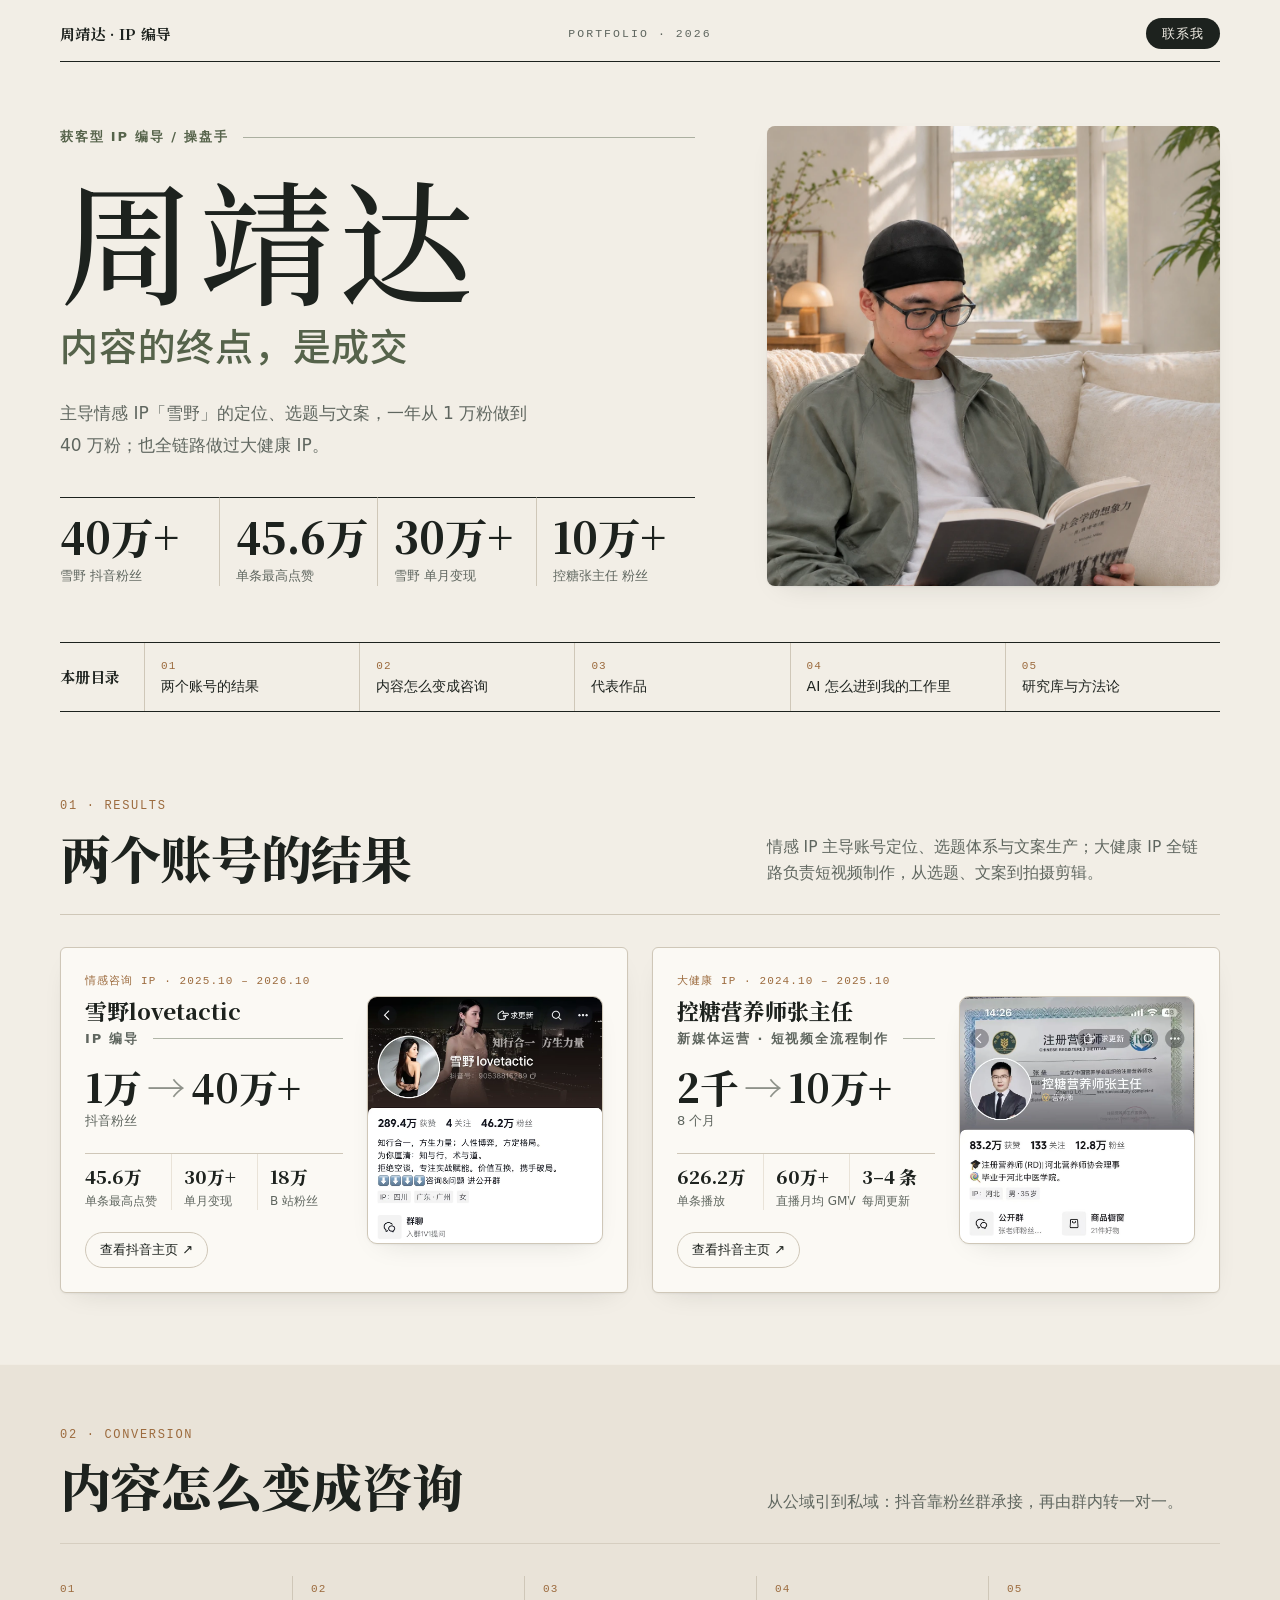
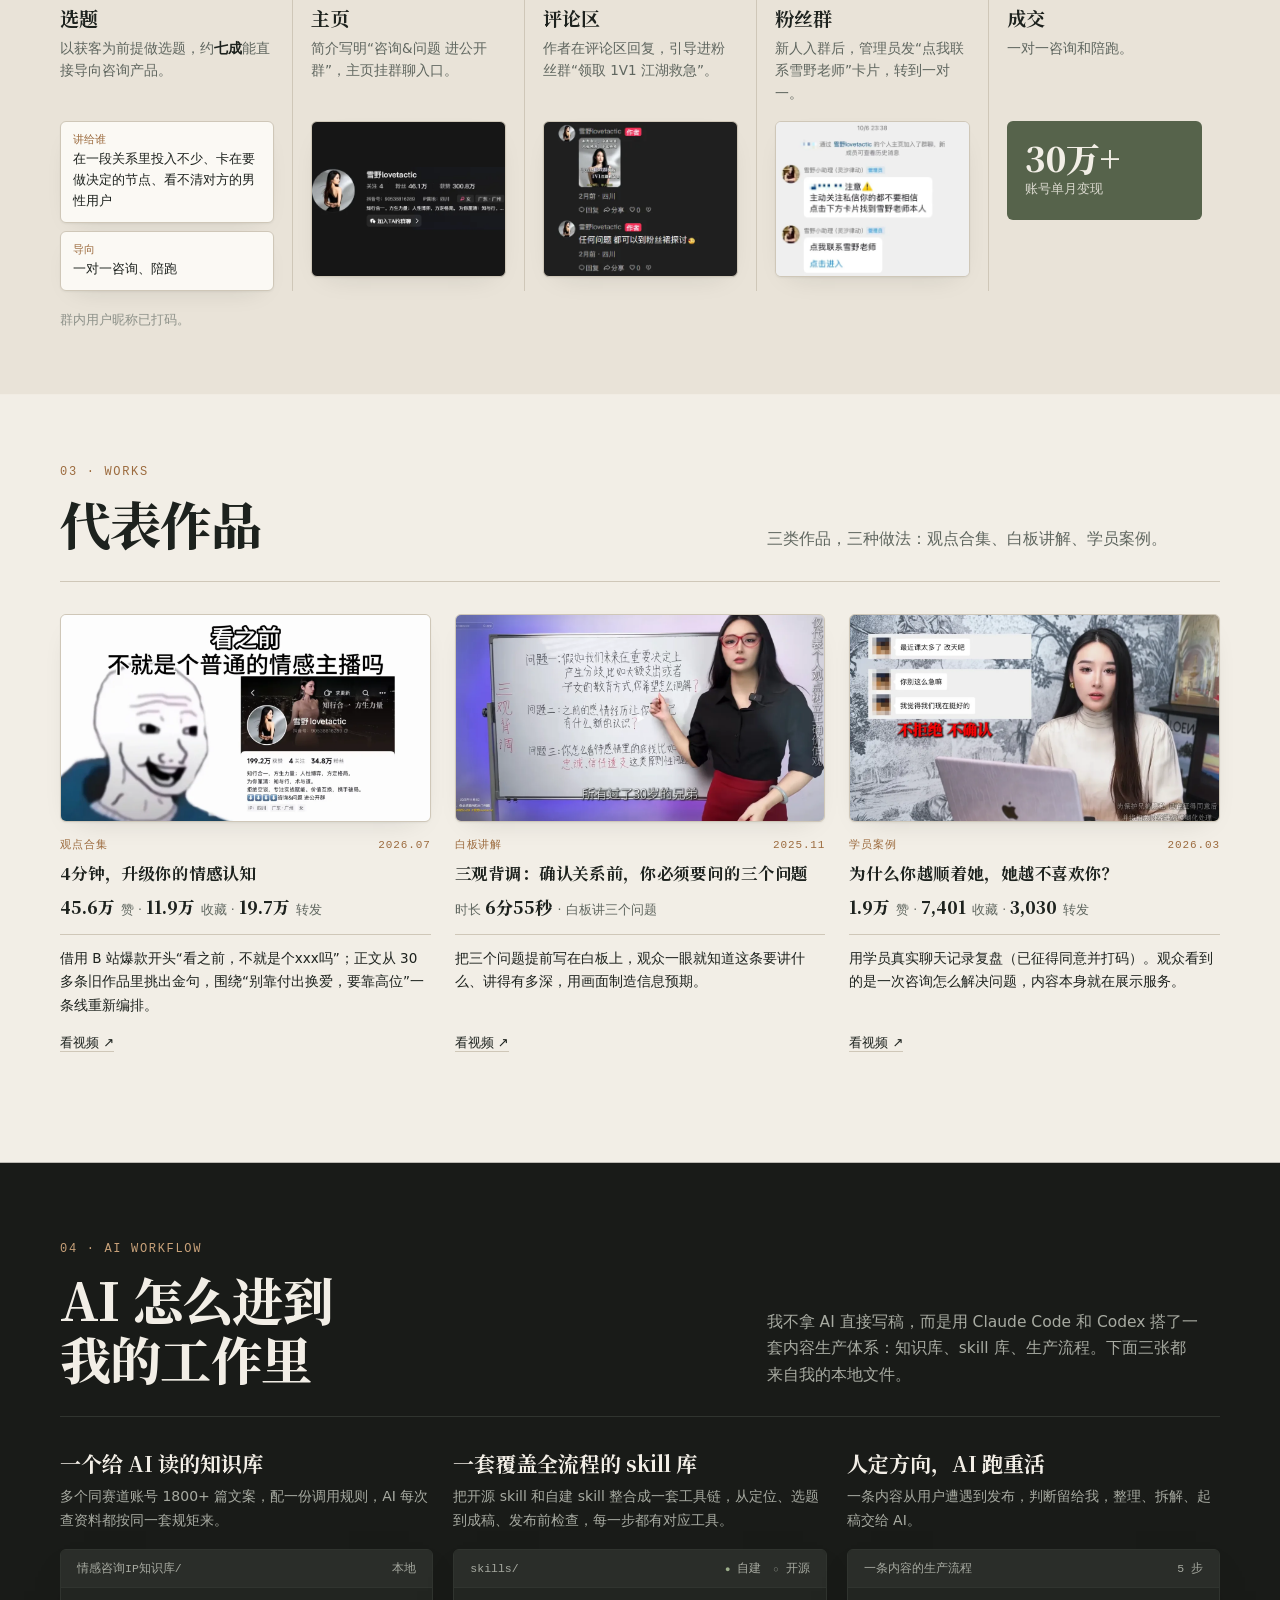
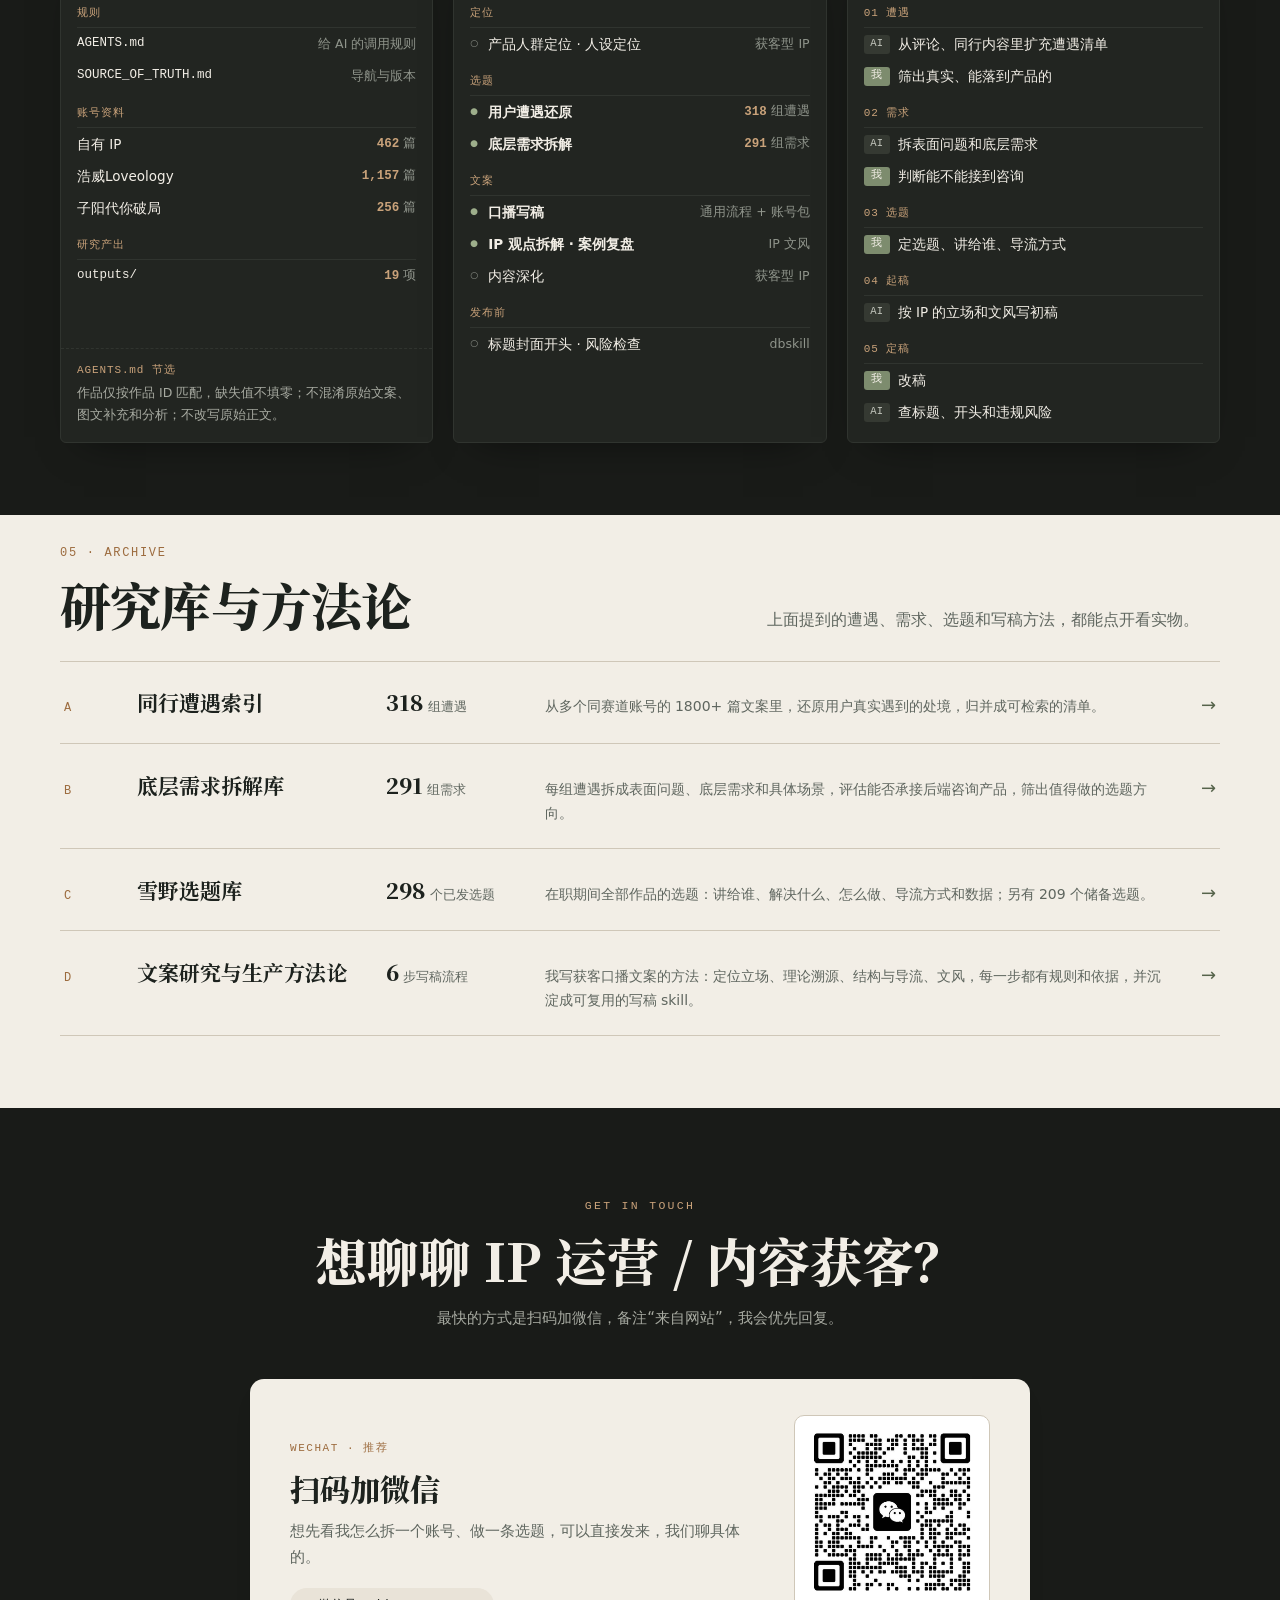
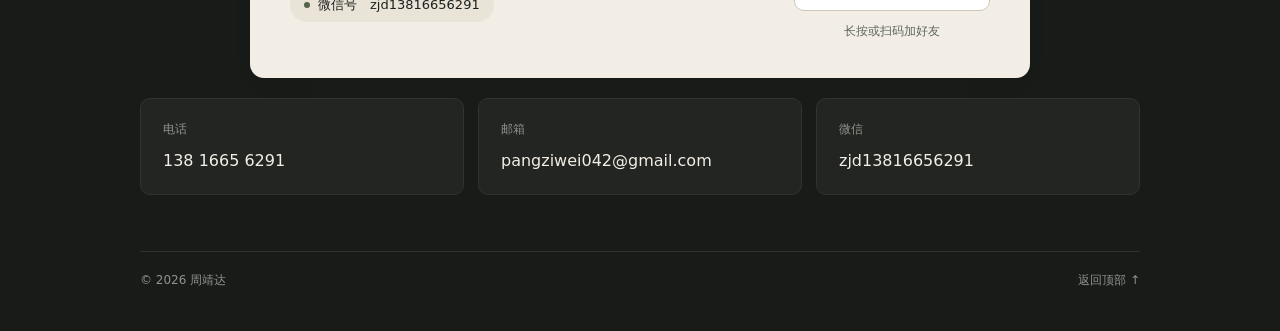
==== index.html @ 81881e83 "Publish portfolio site Co-Authored-By: Claude Opus 5.5 <noreply@anthropic.com>" ====
<!doctype html>
<html lang="zh-CN">
<head>
<meta charset="utf-8">
<meta name="viewport" content="width=device-width,initial-scale=1">
<title>周靖达 · IP 编导 / 操盘手</title>
<meta name="description" content="周靖达，获客型 IP 编导 / 操盘手。情感 IP 雪野lovetactic 抖音粉丝 1 万到 40 万+；大健康 IP 8 个月从 2 千到 10 万。">
<style>
@font-face{font-family:"PF Serif";src:url("assets/fonts/serif-subset.woff2") format("woff2");font-weight:200 900;font-display:swap}
@font-face{font-family:"PF Sans";src:url("assets/fonts/sans-hero.woff2") format("woff2");font-weight:100 900;font-display:swap}
:root{
  --paper:#F2EEE6; --paper-2:#E9E3D8; --ink:#1D221E; --muted:#5F665F; --faint:#8E928A; --rule:#CFC7B8;
  --sage:#56634B; --sage-soft:#DDE2D3; --wood:#9C6B3E;
  --serif:"PF Serif","Noto Serif SC","Source Han Serif SC","Songti SC",serif;
  --sans:"PingFang SC","Microsoft YaHei","Noto Sans SC",system-ui,sans-serif;
  --mono:ui-monospace,"SFMono-Regular",Consolas,monospace;
  color-scheme:light;
}
*{box-sizing:border-box}
html,body{margin:0}
body{background:var(--paper);color:var(--ink);font-family:var(--sans);font-size:15px;line-height:1.7;-webkit-font-smoothing:antialiased}
a{color:inherit}
.page{max-width:1240px;margin:0 auto;padding-inline:16px}
@media (min-width:760px){.page{padding-inline:40px}}

/* 刊头 */
.mast{display:grid;grid-template-columns:1fr auto 1fr;align-items:center;gap:12px;padding-block:18px 12px;border-bottom:1px solid var(--ink);font-size:12.5px;letter-spacing:.06em}
.mast .l{font-family:var(--serif);font-weight:700;font-size:15px;letter-spacing:.02em}
.mast .c{font-family:var(--mono);font-size:11.5px;color:var(--muted);text-transform:uppercase;letter-spacing:.18em}
.mast .r{justify-self:end}
.mast .r .btn{display:inline-block;text-decoration:none;background:var(--ink);color:var(--paper);padding:5px 16px;border-radius:999px;font-size:12.5px;letter-spacing:.08em}
.mast .r .btn:hover{background:var(--sage)}
.sub{display:flex;justify-content:space-between;gap:12px;padding-block:7px;border-bottom:1px solid var(--rule);font-size:12px;color:var(--muted)}

/* 首屏主体 */
.cover{display:grid;grid-template-columns:minmax(0,7fr) minmax(0,5fr);gap:72px;padding-block:64px 56px;align-items:stretch}
.text{display:flex;flex-direction:column;min-width:0}
.role{display:flex;align-items:center;gap:14px;font-size:13px;letter-spacing:.14em;color:var(--sage);font-weight:600}
.role::after{content:"";flex:1;height:1px;background:var(--sage);opacity:.45}
h1{margin:22px 0 0;font-family:var(--serif);font-weight:700;line-height:1;letter-spacing:0}
h1 .name{display:block;font-size:clamp(80px,10.5vw,140px);font-weight:500;letter-spacing:.04em}
h1 .what{display:block;margin-top:18px;font-family:"PF Sans",var(--sans,sans-serif);font-size:clamp(24px,3vw,38px);font-weight:500;letter-spacing:.02em;line-height:1.25;color:var(--sage)}
.nw{display:inline-block}
.deck{margin:28px 0 0;max-width:30em;font-size:17px;line-height:1.85;color:var(--muted)}
.deck b{font-weight:600}

.nums{display:grid;grid-template-columns:repeat(4,minmax(0,1fr));margin-top:auto;padding-top:36px}
.num{padding:16px 16px 0 0;border-top:1px solid var(--ink);min-width:0}
.num + .num{padding-left:16px;border-left:1px solid var(--rule)}
.num b{display:block;font-family:var(--serif);font-weight:800;font-size:clamp(30px,3.4vw,42px);line-height:1.05;font-variant-numeric:tabular-nums;white-space:nowrap}
.num strong{display:block;margin-top:8px;font-size:14px;font-weight:600}
.num span{display:block;margin-top:8px;font-size:13px;line-height:1.5;color:var(--muted)}

/* 照片 */
.photo{margin:0;display:flex;flex-direction:column;min-width:0}
.photo .frame{position:relative;flex:1;min-height:420px;overflow:hidden;border-radius:8px;background:var(--paper-2)}
.photo img{position:absolute;inset:0;width:100%;height:100%;object-fit:cover;object-position:50% 30%}
.photo figcaption{display:flex;justify-content:space-between;gap:12px;padding-top:10px;font-size:12px;color:var(--muted)}
.photo figcaption i{font-style:normal;font-family:var(--serif)}

/* 目录 */
.toc{display:grid;grid-template-columns:auto repeat(5,minmax(0,1fr));border-top:1px solid var(--ink);border-bottom:1px solid var(--ink);margin-bottom:56px}
.toc .h{padding:14px 24px 14px 0;font-family:var(--serif);font-weight:700;font-size:15px;display:flex;align-items:center}
.toc a{padding:14px 16px;border-left:1px solid var(--rule);text-decoration:none;display:grid;gap:2px;min-width:0}
.toc a:hover{background:var(--paper-2)}
.toc .no{font-family:var(--mono);font-size:11px;color:var(--wood);letter-spacing:.1em}
.toc .t{font-size:14px;font-weight:500;line-height:1.4}


@media (max-width:960px){
  .cover{grid-template-columns:1fr;gap:28px;padding-top:24px}
  .photo{order:-1}
  .photo .frame{min-height:0;aspect-ratio:5/4}
  .photo img{object-position:50% 35%}
  .nums{grid-template-columns:repeat(2,minmax(0,1fr));row-gap:22px}
  .num:nth-child(3){padding-left:0;border-left:0}
  .toc{grid-template-columns:repeat(2,minmax(0,1fr))}
  .toc .h{grid-column:1/-1;border-bottom:1px solid var(--rule)}
  .toc a{border-top:1px solid var(--rule)}
  .toc a:nth-of-type(odd){border-left:0;padding-left:0}
}
@media (max-width:520px){
  .mast{grid-template-columns:1fr auto}
  .mast .c{display:none}
  .sub span:last-child{display:none}
  .deck{font-size:16px}
}

/* 板块通用 */
.sec{padding-block:24px 72px;scroll-margin-top:16px}
.sec-h{display:grid;grid-template-columns:minmax(0,7fr) minmax(0,5fr);gap:72px;align-items:end;padding-bottom:28px;border-bottom:1px solid var(--rule);margin-bottom:32px}
.sec-h .no{font-family:var(--mono);font-size:12px;color:var(--wood);letter-spacing:.14em}
.sec-h h2{margin:10px 0 0;font-family:var(--serif);font-weight:800;font-size:clamp(30px,4vw,52px);line-height:1.15;letter-spacing:-.01em}
.sec-h p{margin:0;color:var(--muted);font-size:15.5px;max-width:28em}

/* AI 三栏 */
.ai{display:grid;grid-template-columns:repeat(3,minmax(0,1fr));gap:20px}
.ai-c{display:flex;flex-direction:column;min-width:0}
.ai-c h3{margin:0;font-family:var(--serif);font-weight:700;font-size:21px;line-height:1.35}
.ai-c .say{margin:8px 0 16px;color:var(--muted);font-size:14px;line-height:1.7;min-height:3.4em}
.win{flex:1;background:#FBF9F4;border:1px solid var(--rule);border-radius:6px;overflow:hidden;display:flex;flex-direction:column}
.win .bar{display:flex;justify-content:space-between;align-items:center;gap:8px;height:38px;padding:0 16px;border-bottom:1px solid var(--rule);background:var(--paper-2);font-family:var(--mono);font-size:11.5px;color:var(--muted);white-space:nowrap;overflow:hidden}
.rows{padding:10px 16px 14px;font-size:13.5px}
.rows .th{height:30px;display:flex;align-items:flex-end;padding-bottom:4px;font-family:var(--mono);font-size:11px;letter-spacing:.08em;color:var(--wood);border-bottom:1px solid var(--paper-2)}
.rows .th:not(:first-child){margin-top:6px}
.rows .r{height:32px;display:grid;grid-template-columns:minmax(0,1fr) auto;align-items:center;gap:12px}
.rows .l{display:flex;align-items:center;gap:8px;white-space:nowrap;overflow:hidden;text-overflow:ellipsis;min-width:0}
.rows .m{font-size:12.5px;color:var(--faint);white-space:nowrap}
.rows b{font-weight:600}
.rows .m b{color:var(--wood);font-weight:600;font-family:var(--mono)}
.rows code{font-family:var(--mono);font-size:12.5px;color:var(--ink)}
.rows .dot{font-size:9px;color:var(--faint);width:10px;flex:none}
.rows .dot.on{color:var(--sage)}
.win .bar .dot{font-size:9px;color:var(--faint)}.win .bar .dot.on{color:var(--sage)}
.rows i{flex:none;font-style:normal;width:26px;height:19px;display:inline-flex;align-items:center;justify-content:center;border-radius:3px;font-family:var(--mono);font-size:10.5px;background:var(--paper-2);color:var(--muted)}
.rows i.me{background:var(--sage);color:var(--paper)}
.win .note{margin-top:auto;padding:12px 16px 16px;border-top:1px dashed var(--rule);font-size:12.5px;line-height:1.75;color:var(--muted)}
.win .note .nh{display:block;font-family:var(--mono);font-size:11px;letter-spacing:.08em;color:var(--wood);margin-bottom:2px}
@media (max-width:960px){
  .sec-h{grid-template-columns:1fr;gap:12px}
  .ai{grid-template-columns:1fr;gap:36px}
  .ai-c .say{min-height:0}
}

/* 01 结果 */
.acc{display:grid;grid-template-columns:repeat(2,minmax(0,1fr));gap:24px}
.acc-c{display:grid;grid-template-columns:minmax(0,1fr) 200px;gap:24px;padding:24px;background:#FBF9F4;border:1px solid var(--rule);border-radius:6px;min-width:0}
.acc-c .tag{font-family:var(--mono);font-size:11px;letter-spacing:.1em;color:var(--wood)}
.acc-c h3{margin:6px 0 2px;font-family:var(--serif);font-weight:800;font-size:24px;line-height:1.3}
.acc-c .role{margin:0;font-size:13px;color:var(--muted)}
.acc-c .big{margin:22px 0 4px;font-family:var(--serif);font-weight:800;font-size:clamp(34px,3.4vw,46px);line-height:1;white-space:nowrap}
.acc-c .big small{display:block;margin-top:8px;font-family:var(--sans);font-weight:400;font-size:13px;color:var(--muted)}
.acc-c .big .arr{color:var(--faint);font-weight:400;margin:0 .15em}
.acc-c dl{display:grid;grid-template-columns:repeat(3,minmax(0,1fr));margin:22px 0 0;border-top:1px solid var(--rule)}
.acc-c dl div{padding:12px 12px 0 0;min-width:0}
.acc-c dl div + div{padding-left:12px;border-left:1px solid var(--paper-2)}
.acc-c dt{font-family:var(--serif);font-weight:800;font-size:20px;line-height:1.2;white-space:nowrap}
.acc-c dd{margin:4px 0 0;font-size:12.5px;color:var(--muted);line-height:1.5}
.phone{margin:0;align-self:start;aspect-ratio:900/945;overflow:hidden;border-radius:10px;border:1px solid var(--rule);background:var(--paper-2)}
.phone img{width:100%;height:100%;object-fit:cover;object-position:top}


/* 02 转化 */
.fun{display:grid;grid-template-columns:repeat(5,minmax(0,1fr));gap:0}
.fs{position:relative;padding:4px 18px 0 0;display:flex;flex-direction:column;min-width:0}
.fs + .fs{padding-left:18px;border-left:1px solid var(--rule)}
.fs .no{font-family:var(--mono);font-size:11px;color:var(--wood);letter-spacing:.1em}
.fs h3{margin:6px 0 6px;font-family:var(--serif);font-weight:700;font-size:19px;line-height:1.35}
.fs p{margin:0 0 14px;min-height:5.2em;font-size:13.5px;line-height:1.7;color:var(--muted)}
.fs p b{color:var(--ink);font-weight:600}
.fs .shot{margin:0;aspect-ratio:5/4;border:1px solid var(--rule);border-radius:6px;overflow:hidden;background:#161616}
.fs .shot img{display:block;width:100%;height:100%;object-fit:contain}
.fs .shot.cm{background:#1f1f1f}
.fs .shot.gp{background:#efefef}
.fs .shot.gp img{object-fit:cover;object-position:top}
.fs .end{margin:0;padding:18px;border-radius:6px;background:var(--sage);color:var(--paper)}
.fs .end b{display:block;font-family:var(--serif);font-weight:800;font-size:34px;line-height:1.1}
.fs .end span{font-size:12.5px;opacity:.85}
.fs .pill{margin:0;display:grid;gap:8px}
.fs .pill span{display:block;padding:10px 12px;border:1px solid var(--rule);border-radius:6px;background:#FBF9F4;font-size:13px}
.fs .pill span{line-height:1.6}
.fs .pill span i{display:block;font-style:normal;font-family:var(--mono);font-size:11px;color:var(--wood);margin-right:8px}
.fun-note{margin:18px 0 0;font-size:12.5px;color:var(--faint)}

/* 03 代表作品 */
.works{display:grid;grid-template-columns:repeat(3,minmax(0,1fr));gap:24px}
.wk{display:flex;flex-direction:column;min-width:0}
@supports (grid-template-rows:subgrid){.works{row-gap:0}.wk{display:grid;grid-row:span 6;grid-template-rows:subgrid;align-content:start}.works .wk{padding-bottom:0}}
.wk .cov{margin:0;aspect-ratio:16/9;overflow:hidden;border-radius:6px;border:1px solid var(--rule);background:var(--paper-2)}
.wk .cov img{width:100%;height:100%;object-fit:cover}
.wk .meta{display:flex;justify-content:space-between;gap:8px;margin-top:14px;font-family:var(--mono);font-size:11px;letter-spacing:.08em;color:var(--wood)}
.wk h3{margin:6px 0 0;font-family:var(--serif);font-weight:700;font-size:clamp(15px,calc(min(100vw,1253px)*.015 - 2.2px),17px);line-height:1.45;letter-spacing:-.01em;text-wrap:balance}
.wk .data{margin:8px 0 0;font-size:12.5px;color:var(--muted)}
.wk .data b{font-family:var(--serif);font-weight:800;font-size:17px;color:var(--ink);margin-right:2px}
.wk .why{margin:12px 0 0;padding-top:12px;border-top:1px solid var(--rule);font-size:13.5px;line-height:1.75}
.wk .go{margin-top:auto;padding-top:14px;font-size:13px;align-self:end}
.wk .go a{text-decoration:none;border-bottom:1px solid var(--rule)}
.wk .go a:hover{border-color:var(--ink)}

@media (max-width:1100px){
  .fun{grid-template-columns:repeat(3,minmax(0,1fr));row-gap:32px}
  .fs:nth-child(4){padding-left:0;border-left:0}
}
@media (max-width:1180px){
  .acc{grid-template-columns:1fr}
}
@media (max-width:960px){
  .works{grid-template-columns:1fr;gap:40px}
  .works .wk{display:flex;grid-row:auto}
  .wk h3{font-size:16px}
}
@media (max-width:620px){
  .acc-c{grid-template-columns:1fr}
  .phone{max-width:300px}
  .fun{grid-template-columns:1fr}
  .fs,.fs + .fs{padding:18px 0 0;border-left:0;border-top:1px solid var(--rule)}
  .fs:first-child{border-top:0;padding-top:0}
  .fs p{min-height:0}
}

/* 05 研究库 */
.arc{margin-top:-33px}
.arc a{display:grid;grid-template-columns:3.5em minmax(0,15em) minmax(0,9em) minmax(0,1fr) 2em;gap:24px;align-items:baseline;padding:22px 0;border-bottom:1px solid var(--rule);text-decoration:none;color:inherit;transition:background .15s}
.arc a:hover{background:var(--paper-2)}
.arc .n{font-family:var(--mono);font-size:12px;color:var(--wood);letter-spacing:.1em;padding-left:4px}
.arc h3{margin:0;font-family:var(--serif);font-weight:700;font-size:21px;line-height:1.35}
.arc .k{font-family:var(--serif);font-weight:800;font-size:22px;white-space:nowrap}
.arc .k small{font-family:var(--sans);font-weight:400;font-size:12.5px;color:var(--muted);margin-left:4px}
.arc p{margin:0;font-size:14px;color:var(--muted);line-height:1.7}
.arc .go{font-size:18px;color:var(--sage);text-align:right;padding-right:4px}
@media (max-width:860px){
  .arc a{grid-template-columns:2.6em minmax(0,1fr) auto;gap:6px 14px}
  .arc .k{grid-column:2;grid-row:2}
  .arc p{grid-column:2/-1;grid-row:3}
  .arc .go{grid-column:3;grid-row:1}
}

/* 联系：深色收尾 */
.contact{background:#191B18;color:var(--paper);padding:88px 16px 40px;scroll-margin-top:0}
.contact .in{max-width:1000px;margin:0 auto}
.contact .k{display:block;text-align:center;font-family:var(--mono);font-size:11.5px;letter-spacing:.2em;color:#C9A27A}
.contact h2{margin:14px 0 0;text-align:center;font-family:var(--serif);font-weight:800;font-size:clamp(30px,4.4vw,52px);line-height:1.2}
.contact .lede{margin:14px auto 0;max-width:30em;text-align:center;color:#A7AAA1;font-size:15px}
.wx{margin:48px auto 0;max-width:780px;display:grid;grid-template-columns:minmax(0,1fr) auto;gap:40px;align-items:center;padding:36px 40px;background:var(--paper);color:var(--ink);border-radius:14px}
.wx .t{font-family:var(--mono);font-size:11px;letter-spacing:.14em;color:var(--wood)}
.wx h3{margin:10px 0 0;font-family:var(--serif);font-weight:800;font-size:30px;line-height:1.25}
.wx p{margin:12px 0 0;color:var(--muted);font-size:14.5px;line-height:1.75}
.wx .pill{display:inline-flex;align-items:center;gap:8px;margin-top:18px;padding:6px 14px;border-radius:999px;background:var(--paper-2);font-size:13px}
.wx .pill::before{content:"";width:6px;height:6px;border-radius:50%;background:var(--sage)}
.wx figure{margin:0;display:grid;gap:10px;justify-items:center}
.wx figure img{width:196px;height:196px;padding:14px;background:#fff;border:1px solid var(--rule);border-radius:10px}
.wx figcaption{font-size:12px;color:var(--muted)}
.cards{margin:20px auto 0;max-width:1000px;display:grid;grid-template-columns:repeat(3,minmax(0,1fr));gap:14px}
.cards > *{display:block;padding:20px 22px;border:1px solid #30342F;border-radius:10px;background:#222521;color:var(--paper);text-decoration:none;min-width:0}
.cards a:hover{border-color:#7D8C6E}
.cards span{display:block;font-size:12px;color:#8F948B}
.cards b{display:block;margin-top:8px;font-weight:500;font-size:16px;white-space:nowrap;overflow:hidden;text-overflow:ellipsis}
.foot{margin:56px auto 0;max-width:1000px;display:flex;justify-content:space-between;gap:12px;padding-top:18px;border-top:1px solid #30342F;font-size:12px;color:#8F948B}
.foot a{color:inherit;text-decoration:none}
@media (max-width:760px){
  .contact{padding-top:64px}
  .wx{grid-template-columns:1fr;gap:24px;padding:28px 24px;text-align:center}
  .wx .pill{margin-inline:auto}
  .cards{grid-template-columns:1fr}
}

/* 深色板块：AI 与联系，形成明暗节奏 */
.sec.dark{background:#191B18;color:var(--paper);box-shadow:0 0 0 100vmax #191B18;clip-path:inset(0 -100vmax);padding-top:72px;margin-top:24px}
.sec.dark .sec-h{border-bottom-color:#30342F}
.sec.dark .sec-h .no{color:#C9A27A}
.sec.dark .sec-h p,.sec.dark .ai-c .say{color:#A7AAA1}
.sec.dark .win{background:#222521;border-color:#30342F}
.sec.dark .win .bar{background:#2A2D29;border-bottom-color:#30342F;color:#A7AAA1}
.sec.dark .rows .th{color:#C9A27A;border-bottom-color:#30342F}
.sec.dark .rows .m{color:#8F948B}
.sec.dark .rows .m b{color:#C9A27A}
.sec.dark .rows code{color:var(--paper)}
.sec.dark .rows i{background:#353932;color:#C4C7BE}
.sec.dark .rows i.me,.sec.dark .rows .dot.on,.sec.dark .win .bar .dot.on{background:#7D8C6E;color:var(--paper)}
.sec.dark .rows .dot.on,.sec.dark .win .bar .dot.on{background:none;color:#9DAE8B}
.sec.dark .win .note{border-top-color:#30342F;color:#A7AAA1}
.sec.dark .win .note .nh{color:#C9A27A}

/* ===== 精修层：只调质感与交互，不动版式和间距 ===== */
html{scroll-behavior:smooth}
::selection{background:#DDE2D3;color:var(--ink)}
:root{--sh-1:0 1px 2px rgba(29,34,30,.05),0 10px 28px -16px rgba(29,34,30,.18);--sh-2:0 2px 4px rgba(29,34,30,.06),0 18px 40px -18px rgba(29,34,30,.28)}
/* 卡片：柔和投影，可点的卡片悬停微微上浮 */
.acc-c,.win,.fs .pill span,.wx{box-shadow:var(--sh-1)}
.acc-c{transition:transform .35s cubic-bezier(.2,.7,.2,1),box-shadow .35s}
.acc-c:hover{transform:translateY(-3px);box-shadow:var(--sh-2)}
/* 图片：统一细边＋投影；作品封面悬停轻微放大 */
.phone,.fs .shot,.wk .cov,.photo .frame{box-shadow:var(--sh-1)}
.wk .cov img{transition:transform .6s cubic-bezier(.2,.7,.2,1)}
.wk:hover .cov img{transform:scale(1.035)}
.wk .cov{transition:box-shadow .35s}
.wk:hover .cov{box-shadow:var(--sh-2)}
/* 链接：下划线从左到右展开 */
.wk .go a{border-bottom:0;background:linear-gradient(currentColor,currentColor) 0 100%/0 1px no-repeat,linear-gradient(var(--rule),var(--rule)) 0 100%/100% 1px no-repeat;padding-bottom:2px;transition:background-size .35s}
.wk .go a:hover{background-size:100% 1px,100% 1px}
/* 目录：悬停出现下划线指示 */
.toc a{position:relative;transition:background .25s}
.toc a::after{content:"";position:absolute;left:16px;right:16px;bottom:0;height:2px;background:var(--sage);transform:scaleX(0);transform-origin:left;transition:transform .35s cubic-bezier(.2,.7,.2,1)}
.toc a:hover::after{transform:scaleX(1)}
/* 研究库：悬停时箭头前移 */
.arc .go{transition:transform .3s cubic-bezier(.2,.7,.2,1)}
.arc a:hover .go{transform:translateX(6px)}
/* 数字：等宽数字，标题字距收紧一点 */
.num b,.acc-c .big,.acc-c dt,.wk .data b,.arc .k{font-variant-numeric:tabular-nums}
.sec-h h2{letter-spacing:-.015em}
/* 深色区卡片：顶部一道细高光，增加层次 */
.sec.dark .win{box-shadow:inset 0 1px 0 rgba(255,255,255,.04),0 18px 40px -24px rgba(0,0,0,.6)}
.cards > *{transition:border-color .25s,transform .3s}
.cards a:hover{transform:translateY(-2px)}
@media (prefers-reduced-motion:reduce){*{transition:none!important;scroll-behavior:auto!important}}
/* 层次：第 02 板块铺浅色色带；其余间距保持原版，只补色带边缘的留白 */
.sec.band{background:var(--paper-2);box-shadow:0 0 0 100vmax var(--paper-2);clip-path:inset(0 -100vmax);padding-block:56px 64px}
.sec.band .sec-h{border-bottom-color:#D6CEC0}
.sec.band + .sec{padding-top:64px}
@media (max-width:760px){.sec.band{padding-block:44px 52px}.sec.band + .sec{padding-top:48px}}


/* 账号卡：抖音主页链接 */
.acc-c .home{display:inline-flex;align-items:center;gap:6px;margin-top:20px;padding:6px 14px;border:1px solid var(--rule);border-radius:999px;font-size:13px;color:var(--ink);text-decoration:none;transition:border-color .25s,background .25s}
.acc-c .home:hover{border-color:var(--sage);background:#fff}
a.phone{display:block;transition:transform .35s cubic-bezier(.2,.7,.2,1)}
a.phone:hover{transform:translateY(-2px)}

/* 账号卡：左右协调——截图放大并与左栏垂直居中，按钮压到底部对齐 */
.acc-c{grid-template-columns:minmax(0,1fr) 236px;align-items:center}
.acc-c > div:first-child{display:flex;flex-direction:column;align-self:stretch}
.acc-c .home{align-self:flex-start;margin-top:auto}
.acc-c dl{margin-bottom:22px}
.acc-c dd{white-space:nowrap}
.acc-c .phone{align-self:center}
@media (max-width:620px){.acc-c{grid-template-columns:1fr}.acc-c .home{margin-top:4px}}

/* 账号卡左栏字号收一档 */
.acc-c h3{font-size:22px}
.acc-c .big{font-size:clamp(30px,3vw,40px);margin-top:18px}
.acc-c dt{font-size:18px}
.acc-c dd{font-size:12px}
</style>
</head>
<body id="top">
<div class="page">

  <header class="mast">
    <span class="l">周靖达 · IP 编导</span>
    <span class="c">Portfolio · 2026</span>
    <span class="r"><a class="btn" href="#contact">联系我</a></span>
  </header>
  <main class="cover">
    <div class="text">
      <div class="role">获客型 IP 编导 / 操盘手</div>
      <h1><span class="name">周靖达</span><span class="what"><span class="nw">内容的终点，</span><span class="nw">是成交</span></span></h1>
      <p class="deck">主导情感 IP「雪野」的定位、选题与文案，一年从 <span class="nw">1 万粉</span>做到 <span class="nw">40 万粉</span>；也全链路做过<span class="nw">大健康 IP。</span></p>
      <div class="nums" role="list">
        <div class="num" role="listitem"><b>40万+</b><span>雪野 抖音粉丝</span></div>
        <div class="num" role="listitem"><b>45.6万</b><span>单条最高点赞</span></div>
        <div class="num" role="listitem"><b>30万+</b><span>雪野 单月变现</span></div>
        <div class="num" role="listitem"><b>10万+</b><span>控糖张主任 粉丝</span></div>
      </div>
    </div>

    <figure class="photo">
      <div class="frame"><img src="assets/img/portrait.webp" alt="周靖达坐在沙发上读书" width="1086" height="1448"></div>
    </figure>
  </main>

  <nav class="toc" aria-label="目录">
    <span class="h">本册目录</span>
    <a href="#results"><span class="no">01</span><span class="t">两个账号的结果</span></a>
    <a href="#funnel"><span class="no">02</span><span class="t">内容怎么变成咨询</span></a>
    <a href="#works"><span class="no">03</span><span class="t">代表作品</span></a>
    <a href="#ai"><span class="no">04</span><span class="t">AI 怎么进到我的工作里</span></a>
    <a href="#archive"><span class="no">05</span><span class="t">研究库与方法论</span></a>
  </nav>

  <section class="sec" id="results" aria-labelledby="h-results">
    <div class="sec-h">
      <div><span class="no">01 · RESULTS</span><h2 id="h-results">两个账号的结果</h2></div>
      <p>情感 IP 主导账号定位、选题体系与文案生产；大健康 IP 全链路负责短视频制作，从选题、文案到拍摄剪辑。</p>
    </div>
    <div class="acc">
      <article class="acc-c">
        <div>
          <span class="tag">情感咨询 IP · 2025.10 – 2026.10</span>
          <h3>雪野lovetactic</h3>
          <p class="role">IP 编导</p>
          <p class="big">1万<span class="arr">→</span>40万+<small>抖音粉丝</small></p>
          <dl>
            <div><dt>45.6万</dt><dd>单条最高点赞</dd></div>
            <div><dt>30万+</dt><dd>单月变现</dd></div>
            <div><dt>18万</dt><dd>B 站粉丝</dd></div>
          </dl>
          <a class="home" href="https://www.douyin.com/user/MS4wLjABAAAAUReURlWA7_OelgoR4mLsXTy7u8jhvCwMMBKAXaNhnOf7p6SNPzZ8YjUKnwQggHpz" target="_blank" rel="noopener">查看抖音主页 ↗</a>
        </div>
        <a class="phone" href="https://www.douyin.com/user/MS4wLjABAAAAUReURlWA7_OelgoR4mLsXTy7u8jhvCwMMBKAXaNhnOf7p6SNPzZ8YjUKnwQggHpz" target="_blank" rel="noopener" aria-label="打开雪野lovetactic 抖音主页"><img src="assets/img/xueye-home.webp" alt="雪野lovetactic 抖音主页截图" loading="lazy" width="900" height="945"></a>
      </article>
      <article class="acc-c">
        <div>
          <span class="tag">大健康 IP · 2024.10 – 2025.10</span>
          <h3>控糖营养师张主任</h3>
          <p class="role">新媒体运营 · 短视频全流程制作</p>
          <p class="big">2千<span class="arr">→</span>10万+<small>8 个月</small></p>
          <dl>
            <div><dt>626.2万</dt><dd>单条播放</dd></div>
            <div><dt>60万+</dt><dd>直播月均 GMV</dd></div>
            <div><dt>3–4 条</dt><dd>每周更新</dd></div>
          </dl>
          <a class="home" href="https://v.douyin.com/1TlR_loAtx4/" target="_blank" rel="noopener">查看抖音主页 ↗</a>
        </div>
        <a class="phone" href="https://v.douyin.com/1TlR_loAtx4/" target="_blank" rel="noopener" aria-label="打开控糖营养师张主任抖音主页"><img src="assets/img/kt-home.webp" alt="控糖营养师张主任抖音主页截图" loading="lazy" width="900" height="945"></a>
      </article>
    </div>
  </section>

  <section class="sec band" id="funnel" aria-labelledby="h-funnel">
    <div class="sec-h">
      <div><span class="no">02 · CONVERSION</span><h2 id="h-funnel">内容怎么变成咨询</h2></div>
      <p>从公域引到私域：抖音靠粉丝群承接，再由群内转一对一。</p>
    </div>
    <div class="fun">
      <div class="fs">
        <span class="no">01</span><h3>选题</h3>
        <p>以获客为前提做选题，约<b>七成</b>能直接导向咨询产品。</p>
        <div class="pill"><span><i>讲给谁</i>在一段关系里投入不少、卡在要做决定的节点、看不清对方的男性用户</span><span><i>导向</i>一对一咨询、陪跑</span></div>
      </div>
      <div class="fs">
        <span class="no">02</span><h3>主页</h3>
        <p>简介写明“咨询&amp;问题 进公开群”，主页挂群聊入口。</p>
        <figure class="shot"><img src="assets/img/funnel-home.webp" alt="雪野抖音主页的加入群聊入口" loading="lazy" width="507" height="168"></figure>
      </div>
      <div class="fs">
        <span class="no">03</span><h3>评论区</h3>
        <p>作者在评论区回复，引导进粉丝群“领取 1V1 江湖救急”。</p>
        <figure class="shot cm"><img src="assets/img/funnel-comment.webp" alt="作者在评论区引导进粉丝群" loading="lazy" width="418" height="377"></figure>
      </div>
      <div class="fs">
        <span class="no">04</span><h3>粉丝群</h3>
        <p>新人入群后，管理员发“点我联系雪野老师”卡片，转到一对一。</p>
        <figure class="shot gp"><img src="assets/img/funnel-group-crop.webp" alt="新成员入群后，管理员发送联系雪野老师的卡片" loading="lazy" width="800" height="640"></figure>
      </div>
      <div class="fs">
        <span class="no">05</span><h3>成交</h3>
        <p>一对一咨询和陪跑。</p>
        <div class="end"><b>30万+</b><span>账号单月变现</span></div>
      </div>
    </div>
    <p class="fun-note">群内用户昵称已打码。</p>
  </section>

  <section class="sec" id="works" aria-labelledby="h-works">
    <div class="sec-h">
      <div><span class="no">03 · WORKS</span><h2 id="h-works">代表作品</h2></div>
      <p>三类作品，三种做法：观点合集、白板讲解、学员案例。</p>
    </div>
    <div class="works">
      <article class="wk">
        <figure class="cov"><img src="assets/img/work-4min.webp" alt="《4分钟，升级你的情感认知》开头画面" loading="lazy" width="1200" height="676"></figure>
        <div class="meta"><span>观点合集</span><span>2026.07</span></div>
        <h3>4分钟，升级你的情感认知</h3>
        <p class="data"><b>45.6万</b> 赞 · <b>11.9万</b> 收藏 · <b>19.7万</b> 转发</p>
        <p class="why">借用 B 站爆款开头“看之前，不就是个xxx吗”；正文从 30 多条旧作品里挑出金句，围绕“别靠付出换爱，要靠高位”一条线重新编排。</p>
        <p class="go"><a href="https://v.douyin.com/y1ZKulR_u_A/" target="_blank" rel="noopener">看视频 ↗</a></p>
      </article>
      <article class="wk">
        <figure class="cov"><img src="assets/img/work-sanguan.webp" alt="《三观背调》白板讲解画面" loading="lazy" width="1200" height="673"></figure>
        <div class="meta"><span>白板讲解</span><span>2025.11</span></div>
        <h3>三观背调：确认关系前，你必须要问的三个问题</h3>
        <p class="data">时长 <b>6分55秒</b> · 白板讲三个问题</p>
        <p class="why">把三个问题提前写在白板上，观众一眼就知道这条要讲什么、讲得有多深，用画面制造信息预期。</p>
        <p class="go"><a href="https://v.douyin.com/RmHOJgPQ8TY/" target="_blank" rel="noopener">看视频 ↗</a></p>
      </article>
      <article class="wk">
        <figure class="cov"><img src="assets/img/work-case.webp" alt="《为什么你越顺着她，她越不喜欢你？》学员聊天记录复盘画面" loading="lazy" width="1200" height="674"></figure>
        <div class="meta"><span>学员案例</span><span>2026.03</span></div>
        <h3>为什么你越顺着她，她越不喜欢你？</h3>
        <p class="data"><b>1.9万</b> 赞 · <b>7,401</b> 收藏 · <b>3,030</b> 转发</p>
        <p class="why">用学员真实聊天记录复盘（已征得同意并打码）。观众看到的是一次咨询怎么解决问题，内容本身就在展示服务。</p>
        <p class="go"><a href="https://v.douyin.com/HrPFm2BxSC4/" target="_blank" rel="noopener">看视频 ↗</a></p>
      </article>
    </div>
  </section>

  <section class="sec dark" id="ai" aria-labelledby="h-ai">
    <div class="sec-h">
      <div><span class="no">04 · AI WORKFLOW</span><h2 id="h-ai">AI 怎么进到<br>我的工作里</h2></div>
      <p>我不拿 AI 直接写稿，而是用 Claude Code 和 Codex 搭了一套内容生产体系：知识库、skill 库、生产流程。下面三张都来自我的本地文件。</p>
    </div>
    <div class="ai">
<div class="ai-c"><h3>一个给 AI 读的知识库</h3><p class="say">多个同赛道账号 1800+ 篇文案，配一份调用规则，AI 每次查资料都按同一套规矩来。</p><div class="win"><div class="bar"><span>情感咨询IP知识库/</span><span>本地</span></div><div class="rows">
<div class="th">规则</div>
<div class="r"><span class="l"><code>AGENTS.md</code></span><span class="m">给 AI 的调用规则</span></div>
<div class="r"><span class="l"><code>SOURCE_OF_TRUTH.md</code></span><span class="m">导航与版本</span></div>
<div class="th">账号资料</div>
<div class="r"><span class="l">自有 IP</span><span class="m"><b>462</b> 篇</span></div>
<div class="r"><span class="l">浩威Loveology</span><span class="m"><b>1,157</b> 篇</span></div>
<div class="r"><span class="l">子阳代你破局</span><span class="m"><b>256</b> 篇</span></div>
<div class="th">研究产出</div>
<div class="r"><span class="l"><code>outputs/</code></span><span class="m"><b>19</b> 项</span></div>
</div>
<div class="note"><span class="nh">AGENTS.md 节选</span>作品仅按作品 ID 匹配，缺失值不填零；不混淆原始文案、图文补充和分析；不改写原始正文。</div>
</div></div>
<div class="ai-c"><h3>一套覆盖全流程的 skill 库</h3><p class="say">把开源 skill 和自建 skill 整合成一套工具链，从定位、选题到成稿、发布前检查，每一步都有对应工具。</p><div class="win"><div class="bar"><span>skills/</span><span><span class="dot on">●</span> 自建　<span class="dot">○</span> 开源</span></div><div class="rows">
<div class="th">定位</div>
<div class="r"><span class="l"><span class="dot">○</span>产品人群定位 · 人设定位</span><span class="m">获客型 IP</span></div>
<div class="th">选题</div>
<div class="r"><span class="l"><span class="dot on">●</span><b>用户遭遇还原</b></span><span class="m"><b>318</b> 组遭遇</span></div>
<div class="r"><span class="l"><span class="dot on">●</span><b>底层需求拆解</b></span><span class="m"><b>291</b> 组需求</span></div>
<div class="th">文案</div>
<div class="r"><span class="l"><span class="dot on">●</span><b>口播写稿</b></span><span class="m">通用流程 + 账号包</span></div>
<div class="r"><span class="l"><span class="dot on">●</span><b>IP 观点拆解 · 案例复盘</b></span><span class="m">IP 文风</span></div>
<div class="r"><span class="l"><span class="dot">○</span>内容深化</span><span class="m">获客型 IP</span></div>
<div class="th">发布前</div>
<div class="r"><span class="l"><span class="dot">○</span>标题封面开头 · 风险检查</span><span class="m">dbskill</span></div>
</div>
</div></div>
<div class="ai-c"><h3>人定方向，AI 跑重活</h3><p class="say">一条内容从用户遭遇到发布，判断留给我，整理、拆解、起稿交给 AI。</p><div class="win"><div class="bar"><span>一条内容的生产流程</span><span>5 步</span></div><div class="rows">
<div class="th">01 遭遇</div>
<div class="r"><span class="l"><i>AI</i>从评论、同行内容里扩充遭遇清单</span><span class="m"></span></div>
<div class="r"><span class="l"><i class="me">我</i>筛出真实、能落到产品的</span><span class="m"></span></div>
<div class="th">02 需求</div>
<div class="r"><span class="l"><i>AI</i>拆表面问题和底层需求</span><span class="m"></span></div>
<div class="r"><span class="l"><i class="me">我</i>判断能不能接到咨询</span><span class="m"></span></div>
<div class="th">03 选题</div>
<div class="r"><span class="l"><i class="me">我</i>定选题、讲给谁、导流方式</span><span class="m"></span></div>
<div class="th">04 起稿</div>
<div class="r"><span class="l"><i>AI</i>按 IP 的立场和文风写初稿</span><span class="m"></span></div>
<div class="th">05 定稿</div>
<div class="r"><span class="l"><i class="me">我</i>改稿</span><span class="m"></span></div>
<div class="r"><span class="l"><i>AI</i>查标题、开头和违规风险</span><span class="m"></span></div>
</div>
</div></div>
</div>
  </section>

  <section class="sec" id="archive" aria-labelledby="h-archive">
    <div class="sec-h">
      <div><span class="no">05 · ARCHIVE</span><h2 id="h-archive">研究库与方法论</h2></div>
      <p>上面提到的遭遇、需求、选题和写稿方法，都能点开看实物。</p>
    </div>
    <nav class="arc" aria-label="研究库">
      <a href="situations.html"><span class="n">A</span><h3>同行遭遇索引</h3><span class="k">318<small>组遭遇</small></span><p>从多个同赛道账号的 1800+ 篇文案里，还原用户真实遇到的处境，归并成可检索的清单。</p><span class="go">→</span></a>
      <a href="needs.html"><span class="n">B</span><h3>底层需求拆解库</h3><span class="k">291<small>组需求</small></span><p>每组遭遇拆成表面问题、底层需求和具体场景，评估能否承接后端咨询产品，筛出值得做的选题方向。</p><span class="go">→</span></a>
      <a href="topics.html"><span class="n">C</span><h3>雪野选题库</h3><span class="k">298<small>个已发选题</small></span><p>在职期间全部作品的选题：讲给谁、解决什么、怎么做、导流方式和数据；另有 209 个储备选题。</p><span class="go">→</span></a>
      <a href="method.html"><span class="n">D</span><h3>文案研究与生产方法论</h3><span class="k">6<small>步写稿流程</small></span><p>我写获客口播文案的方法：定位立场、理论溯源、结构与导流、文风，每一步都有规则和依据，并沉淀成可复用的写稿 skill。</p><span class="go">→</span></a>
    </nav>
  </section>


</div>

<section class="contact" id="contact" aria-labelledby="h-contact">
  <div class="in">
    <span class="k">GET IN TOUCH</span>
    <h2 id="h-contact"><span class="nw">想聊聊 IP 运营</span> <span class="nw">/ 内容获客？</span></h2>
    <p class="lede">最快的方式是扫码加微信，备注“来自网站”，我会优先回复。</p>
    <div class="wx">
      <div>
        <span class="t">WECHAT · 推荐</span>
        <h3>扫码加微信</h3>
        <p>想先看我怎么拆一个账号、做一条选题，可以直接发来，我们聊具体的。</p>
        <span class="pill">微信号　zjd13816656291</span>
      </div>
      <figure><img src="assets/img/wechat-qr.png" alt="周靖达的微信二维码" width="639" height="634" loading="lazy"><figcaption>长按或扫码加好友</figcaption></figure>
    </div>
  </div>
  <div class="cards">
    <a href="tel:13816656291"><span>电话</span><b>138 1665 6291</b></a>
    <a href="mailto:pangziwei042@gmail.com"><span>邮箱</span><b>pangziwei042@gmail.com</b></a>
    <div><span>微信</span><b>zjd13816656291</b></div>
  </div>
  <div class="foot"><span>© 2026 周靖达</span><a href="#top">返回顶部 ↑</a></div>
</section>
</body>
</html>
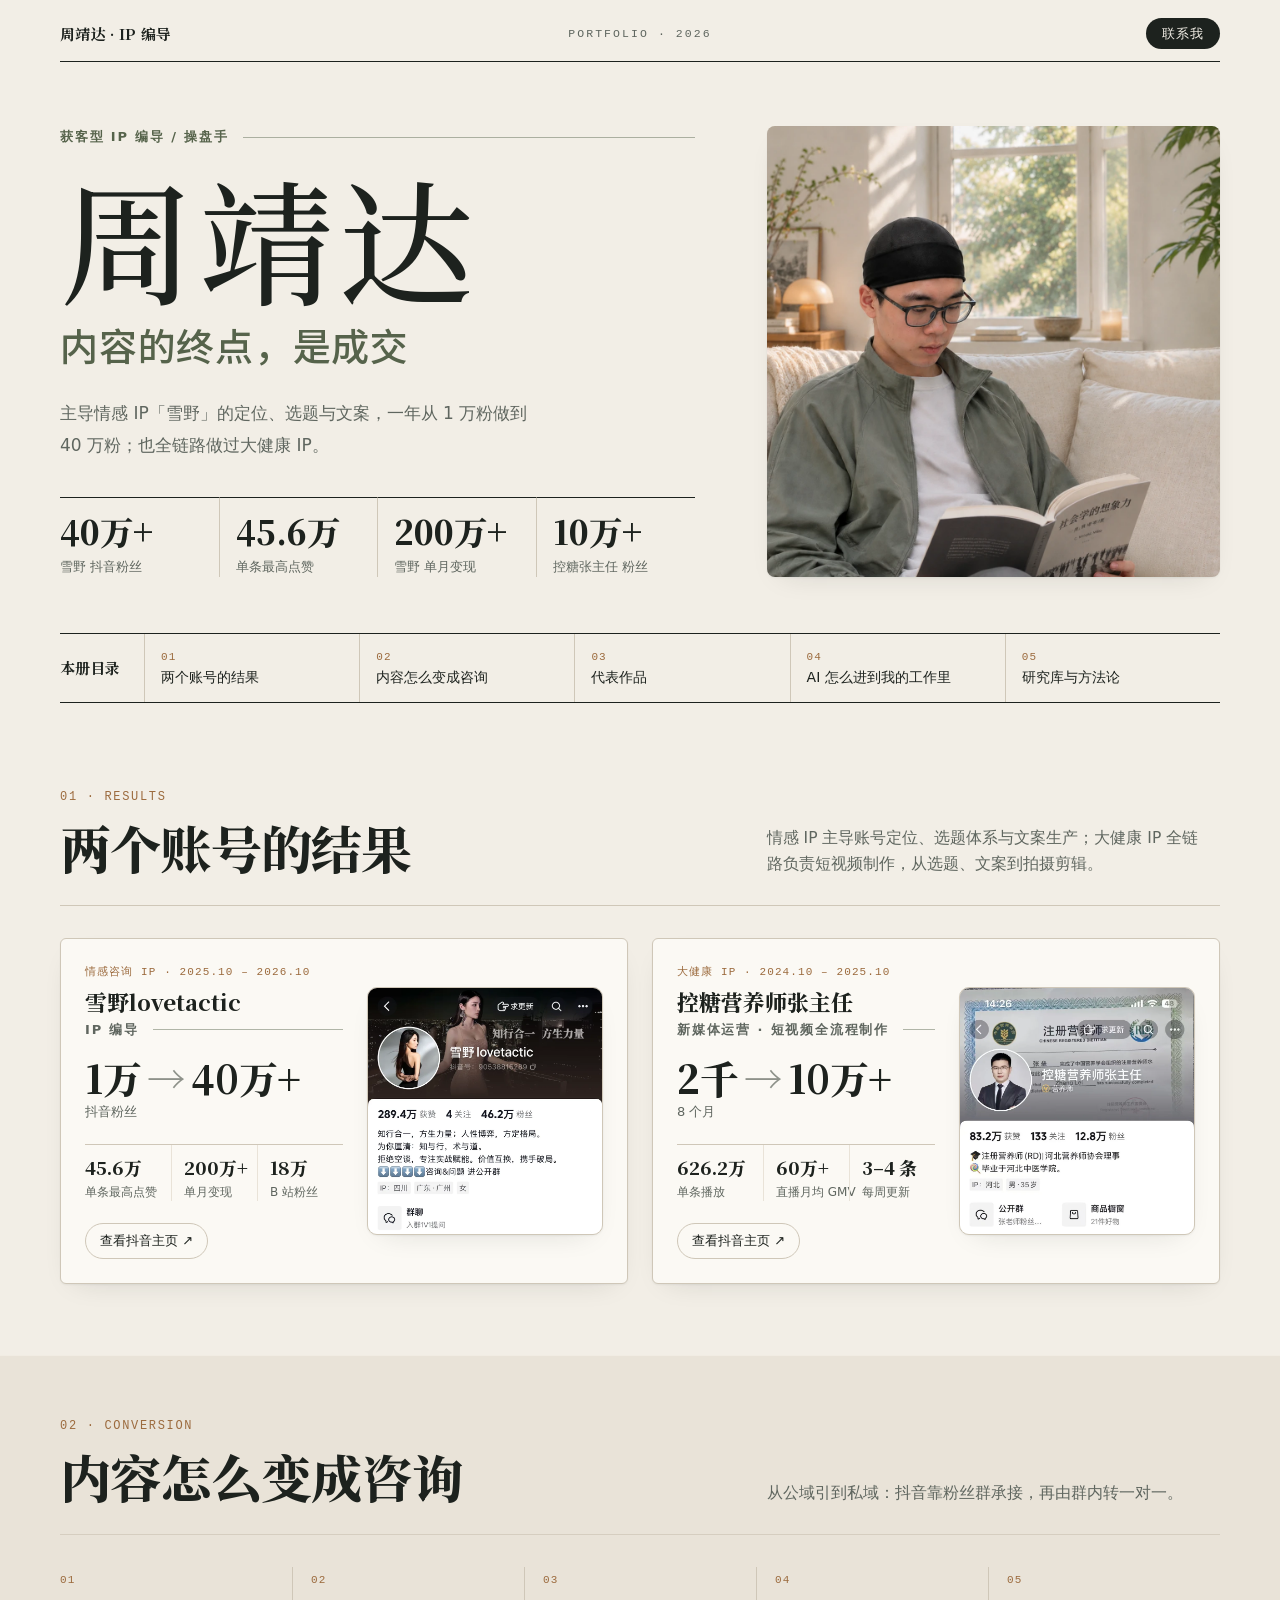
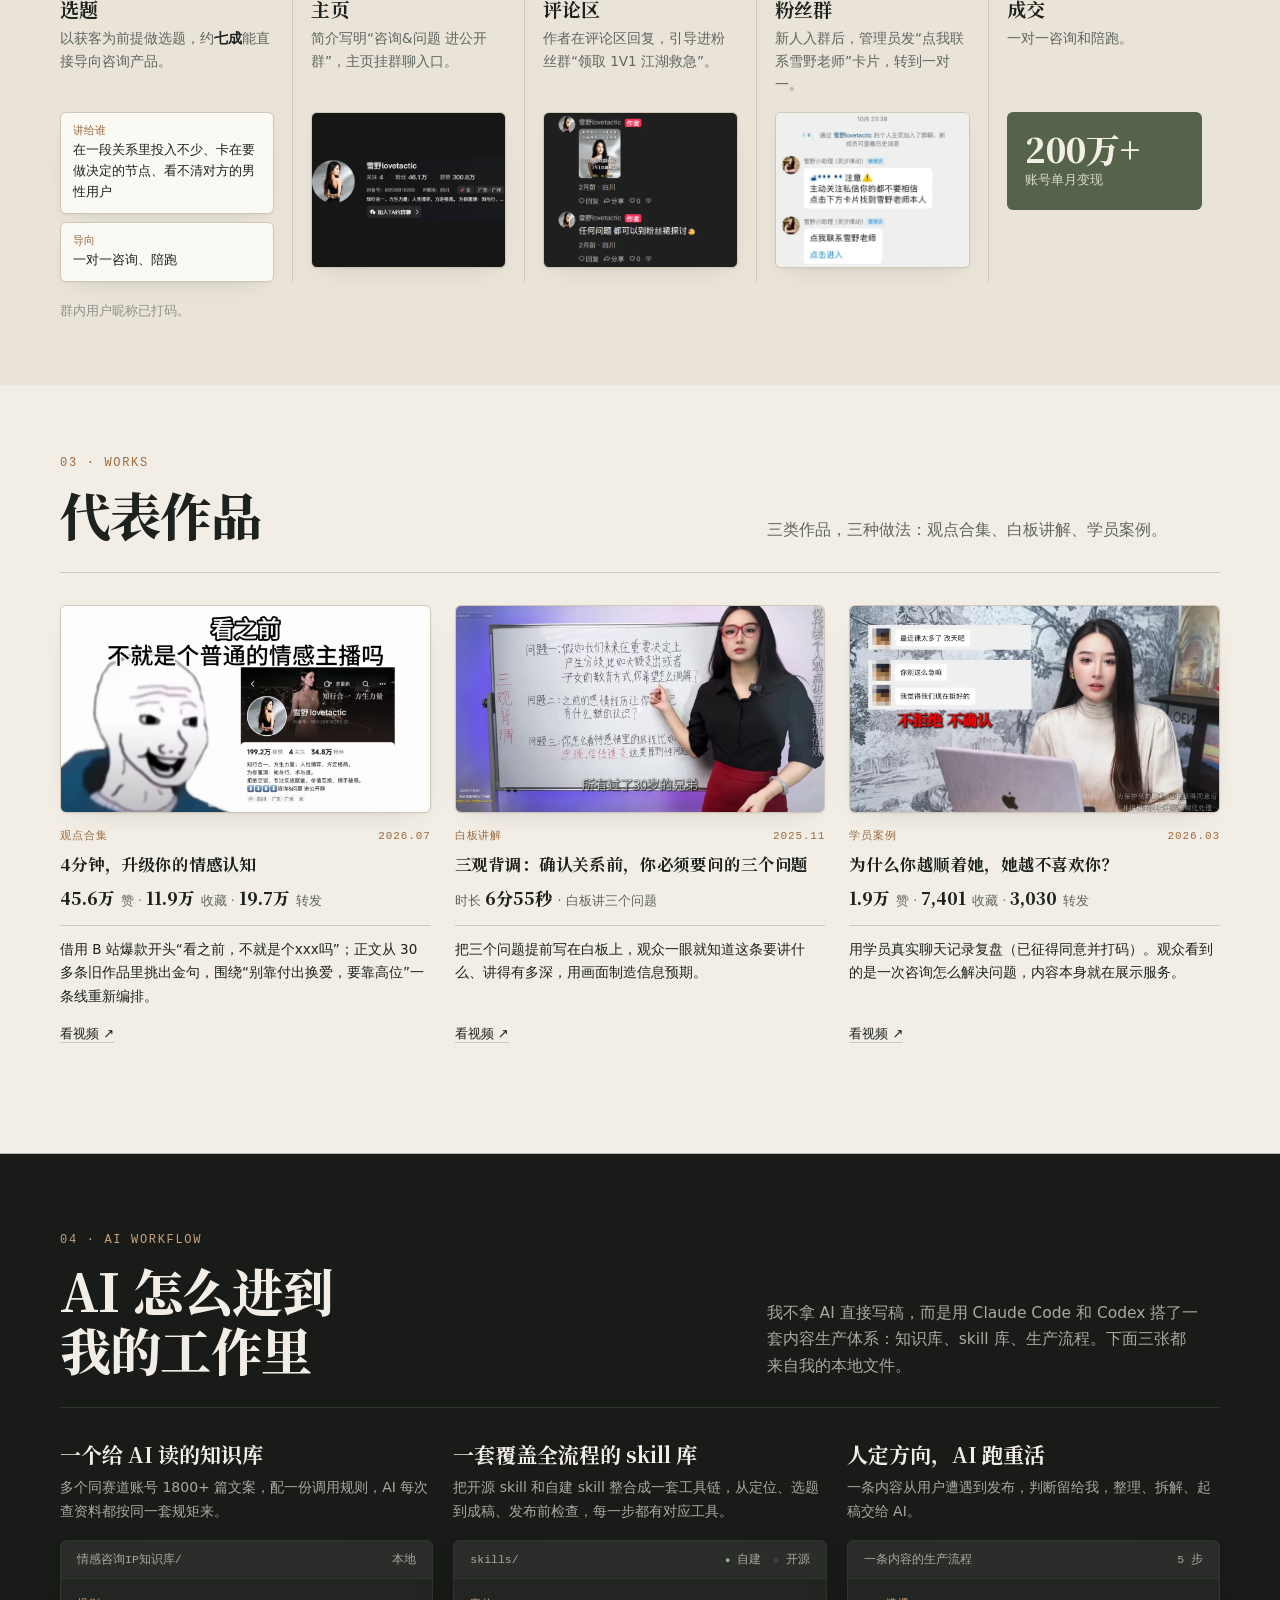
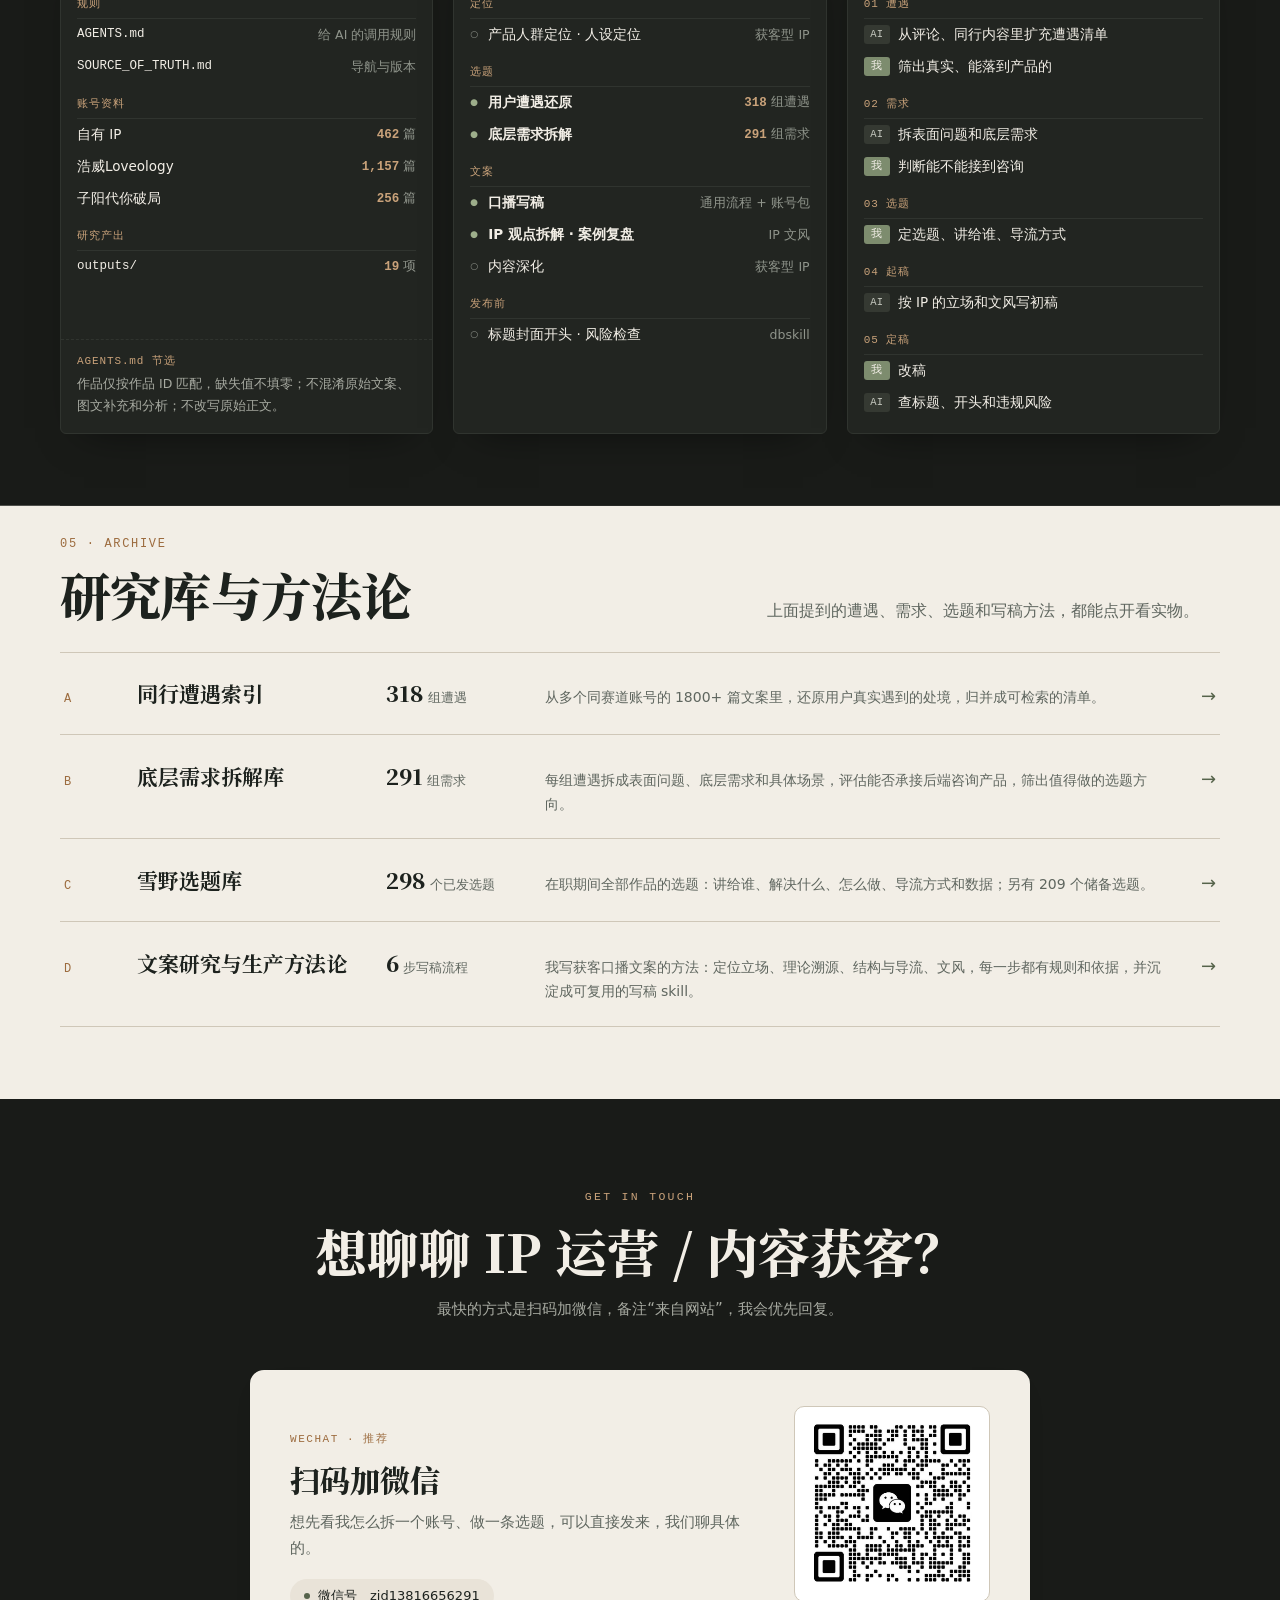
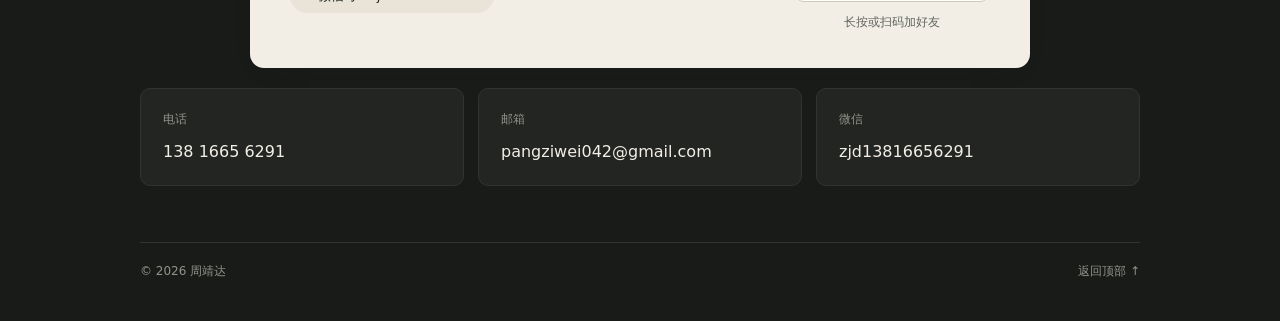
==== commit b0f2f483: "Update monthly monetization to 200万+ Co-Authored-By: Claude Opus 5.5 <noreply@anthropic.com>" ====
--- a/index.html
+++ b/index.html
@@ -47,7 +47,7 @@
 .nums{display:grid;grid-template-columns:repeat(4,minmax(0,1fr));margin-top:auto;padding-top:36px}
 .num{padding:16px 16px 0 0;border-top:1px solid var(--ink);min-width:0}
 .num + .num{padding-left:16px;border-left:1px solid var(--rule)}
-.num b{display:block;font-family:var(--serif);font-weight:800;font-size:clamp(30px,3.4vw,42px);line-height:1.05;font-variant-numeric:tabular-nums;white-space:nowrap}
+.num b{display:block;font-family:var(--serif);font-weight:800;font-size:clamp(26px,2.6vw,36px);line-height:1.05;font-variant-numeric:tabular-nums;white-space:nowrap}
 .num strong{display:block;margin-top:8px;font-size:14px;font-weight:600}
 .num span{display:block;margin-top:8px;font-size:13px;line-height:1.5;color:var(--muted)}
 
@@ -338,7 +338,7 @@
       <div class="nums" role="list">
         <div class="num" role="listitem"><b>40万+</b><span>雪野 抖音粉丝</span></div>
         <div class="num" role="listitem"><b>45.6万</b><span>单条最高点赞</span></div>
-        <div class="num" role="listitem"><b>30万+</b><span>雪野 单月变现</span></div>
+        <div class="num" role="listitem"><b>200万+</b><span>雪野 单月变现</span></div>
         <div class="num" role="listitem"><b>10万+</b><span>控糖张主任 粉丝</span></div>
       </div>
     </div>
@@ -371,7 +371,7 @@
           <p class="big">1万<span class="arr">→</span>40万+<small>抖音粉丝</small></p>
           <dl>
             <div><dt>45.6万</dt><dd>单条最高点赞</dd></div>
-            <div><dt>30万+</dt><dd>单月变现</dd></div>
+            <div><dt>200万+</dt><dd>单月变现</dd></div>
             <div><dt>18万</dt><dd>B 站粉丝</dd></div>
           </dl>
           <a class="home" href="https://www.douyin.com/user/MS4wLjABAAAAUReURlWA7_OelgoR4mLsXTy7u8jhvCwMMBKAXaNhnOf7p6SNPzZ8YjUKnwQggHpz" target="_blank" rel="noopener">查看抖音主页 ↗</a>
@@ -425,7 +425,7 @@
       <div class="fs">
         <span class="no">05</span><h3>成交</h3>
         <p>一对一咨询和陪跑。</p>
-        <div class="end"><b>30万+</b><span>账号单月变现</span></div>
+        <div class="end"><b>200万+</b><span>账号单月变现</span></div>
       </div>
     </div>
     <p class="fun-note">群内用户昵称已打码。</p>
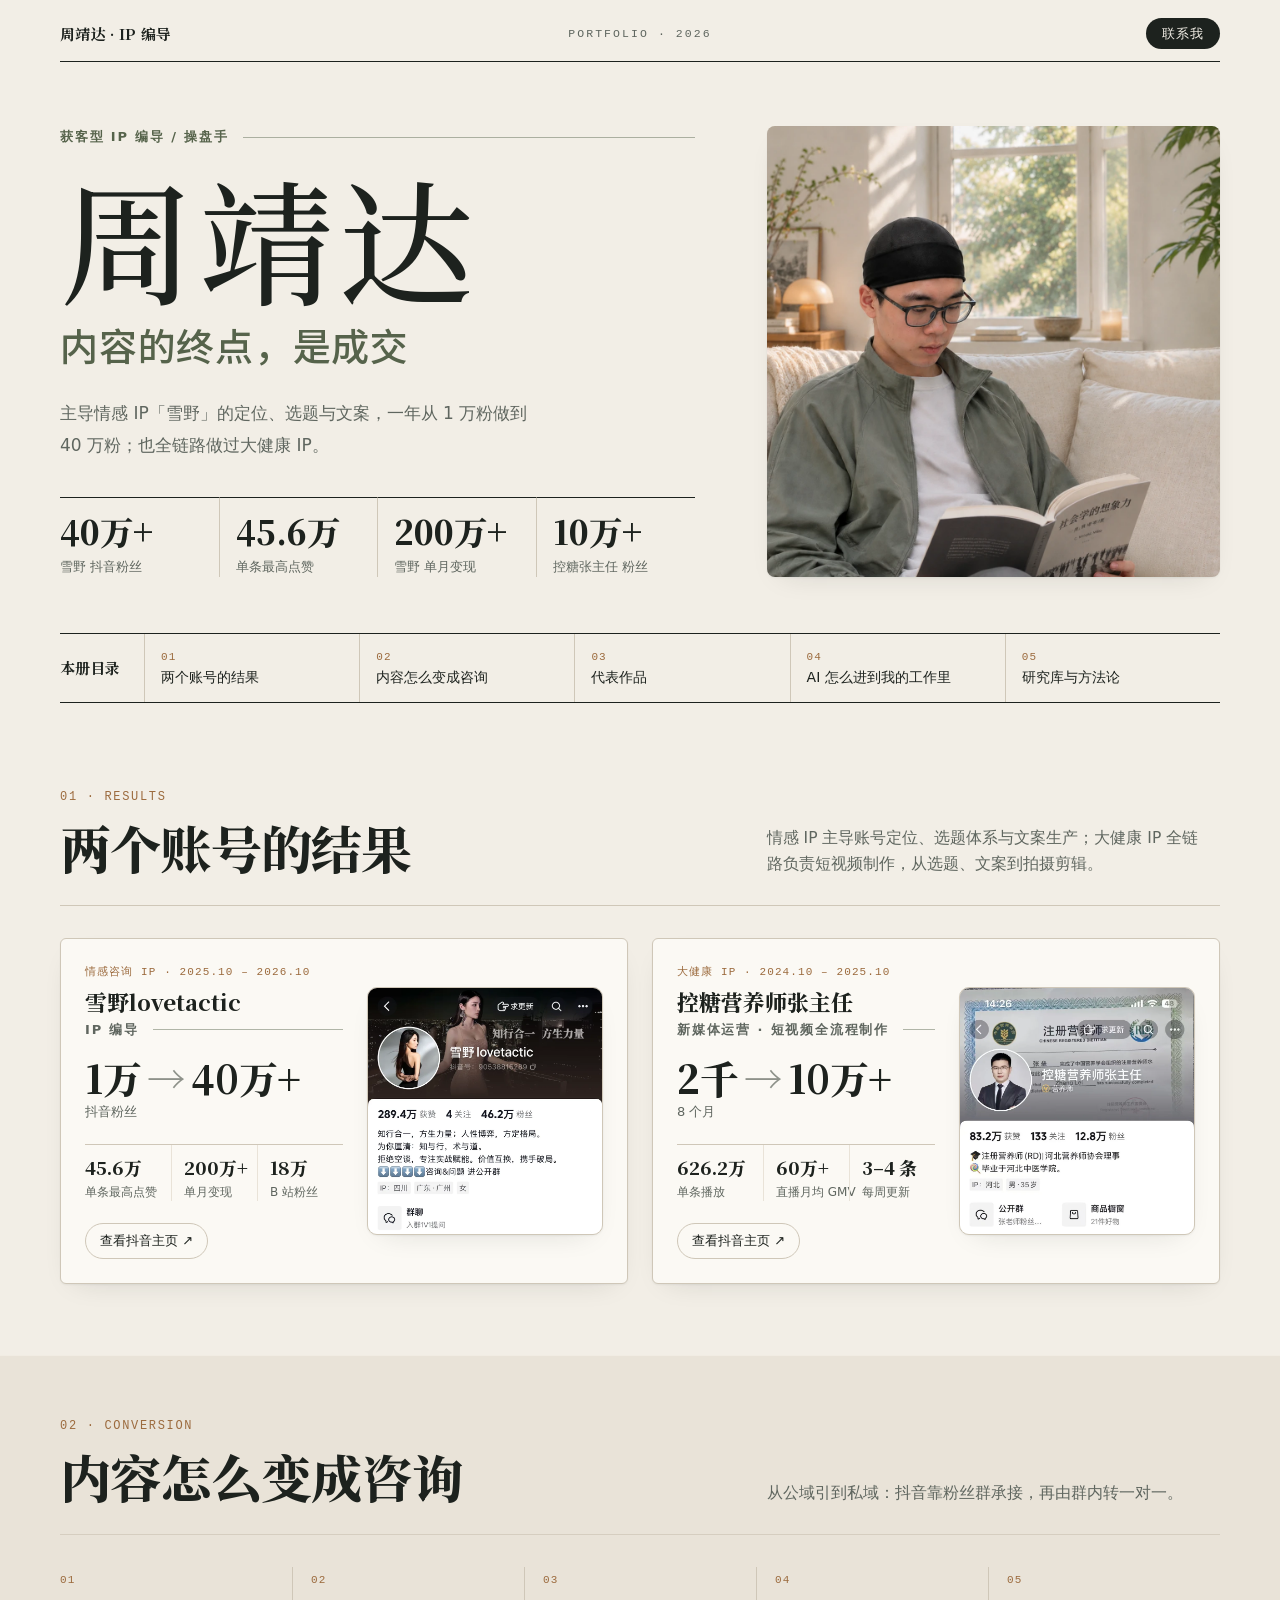
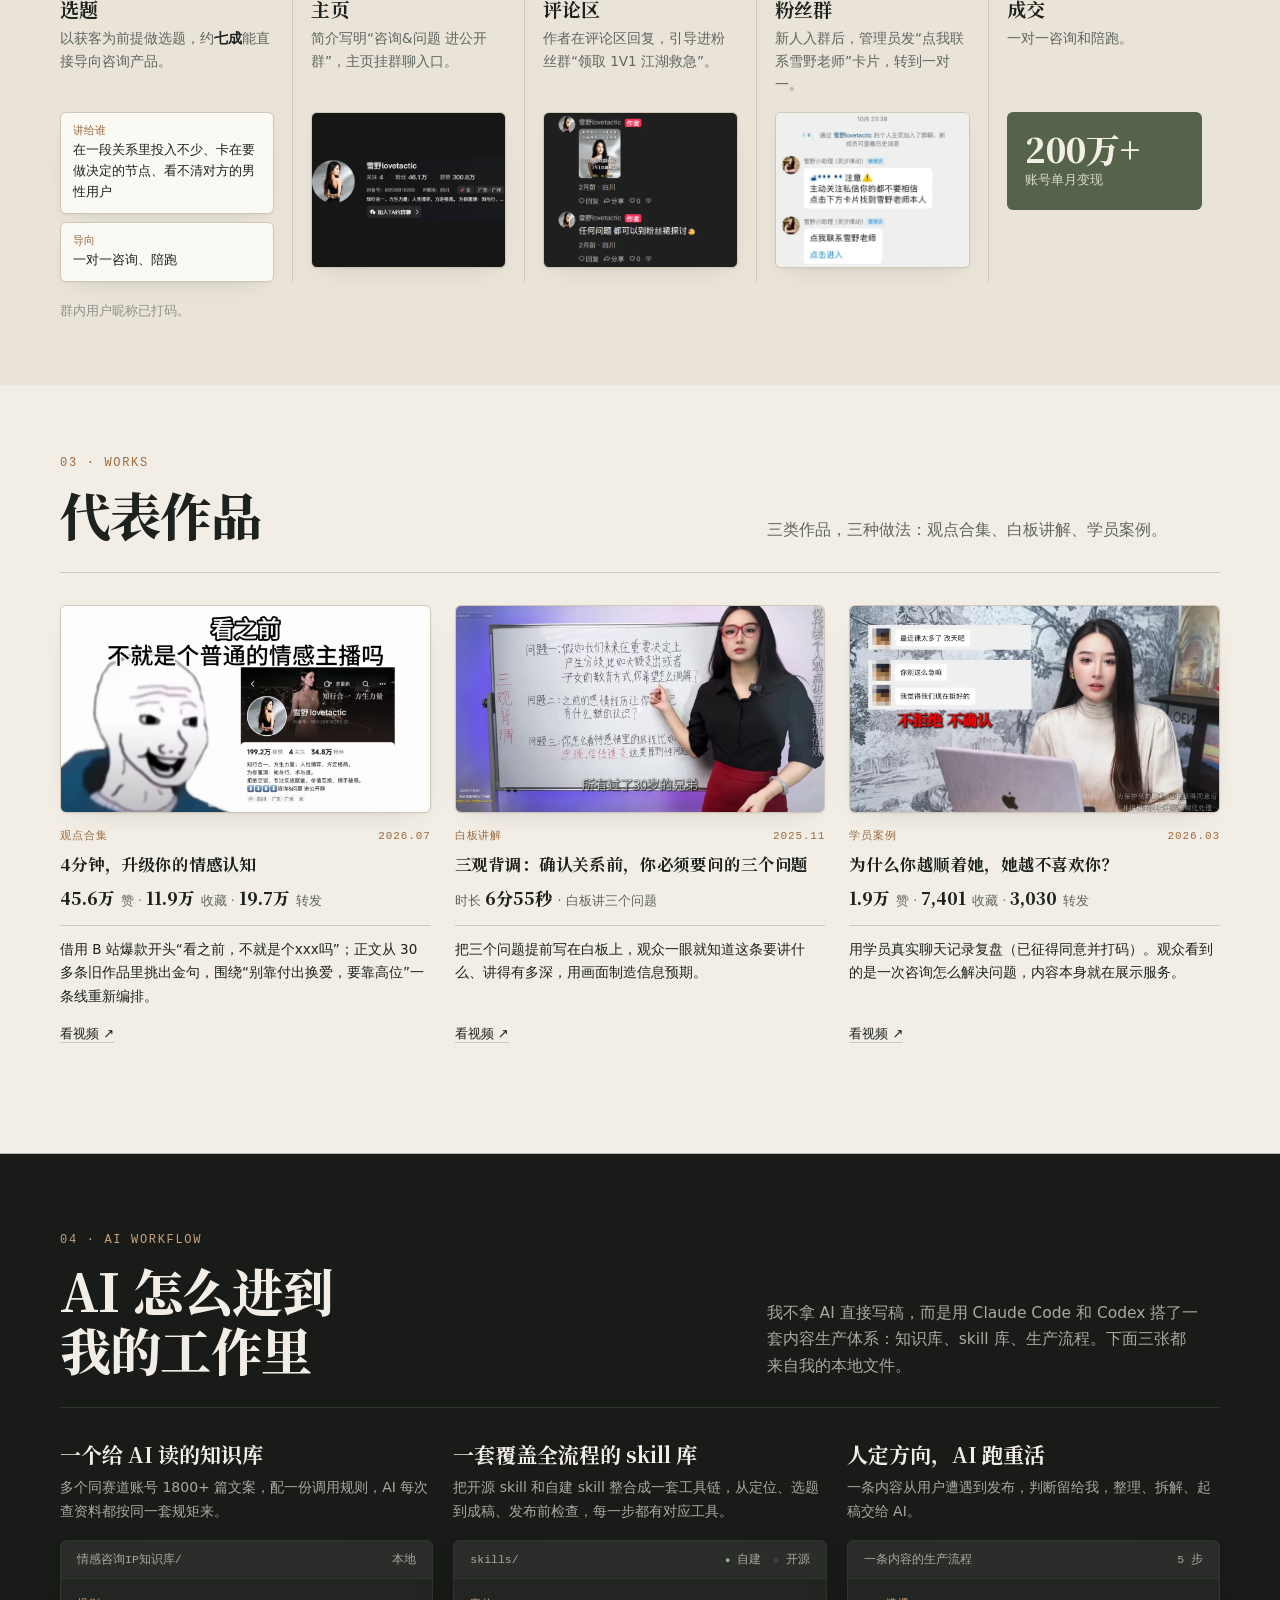
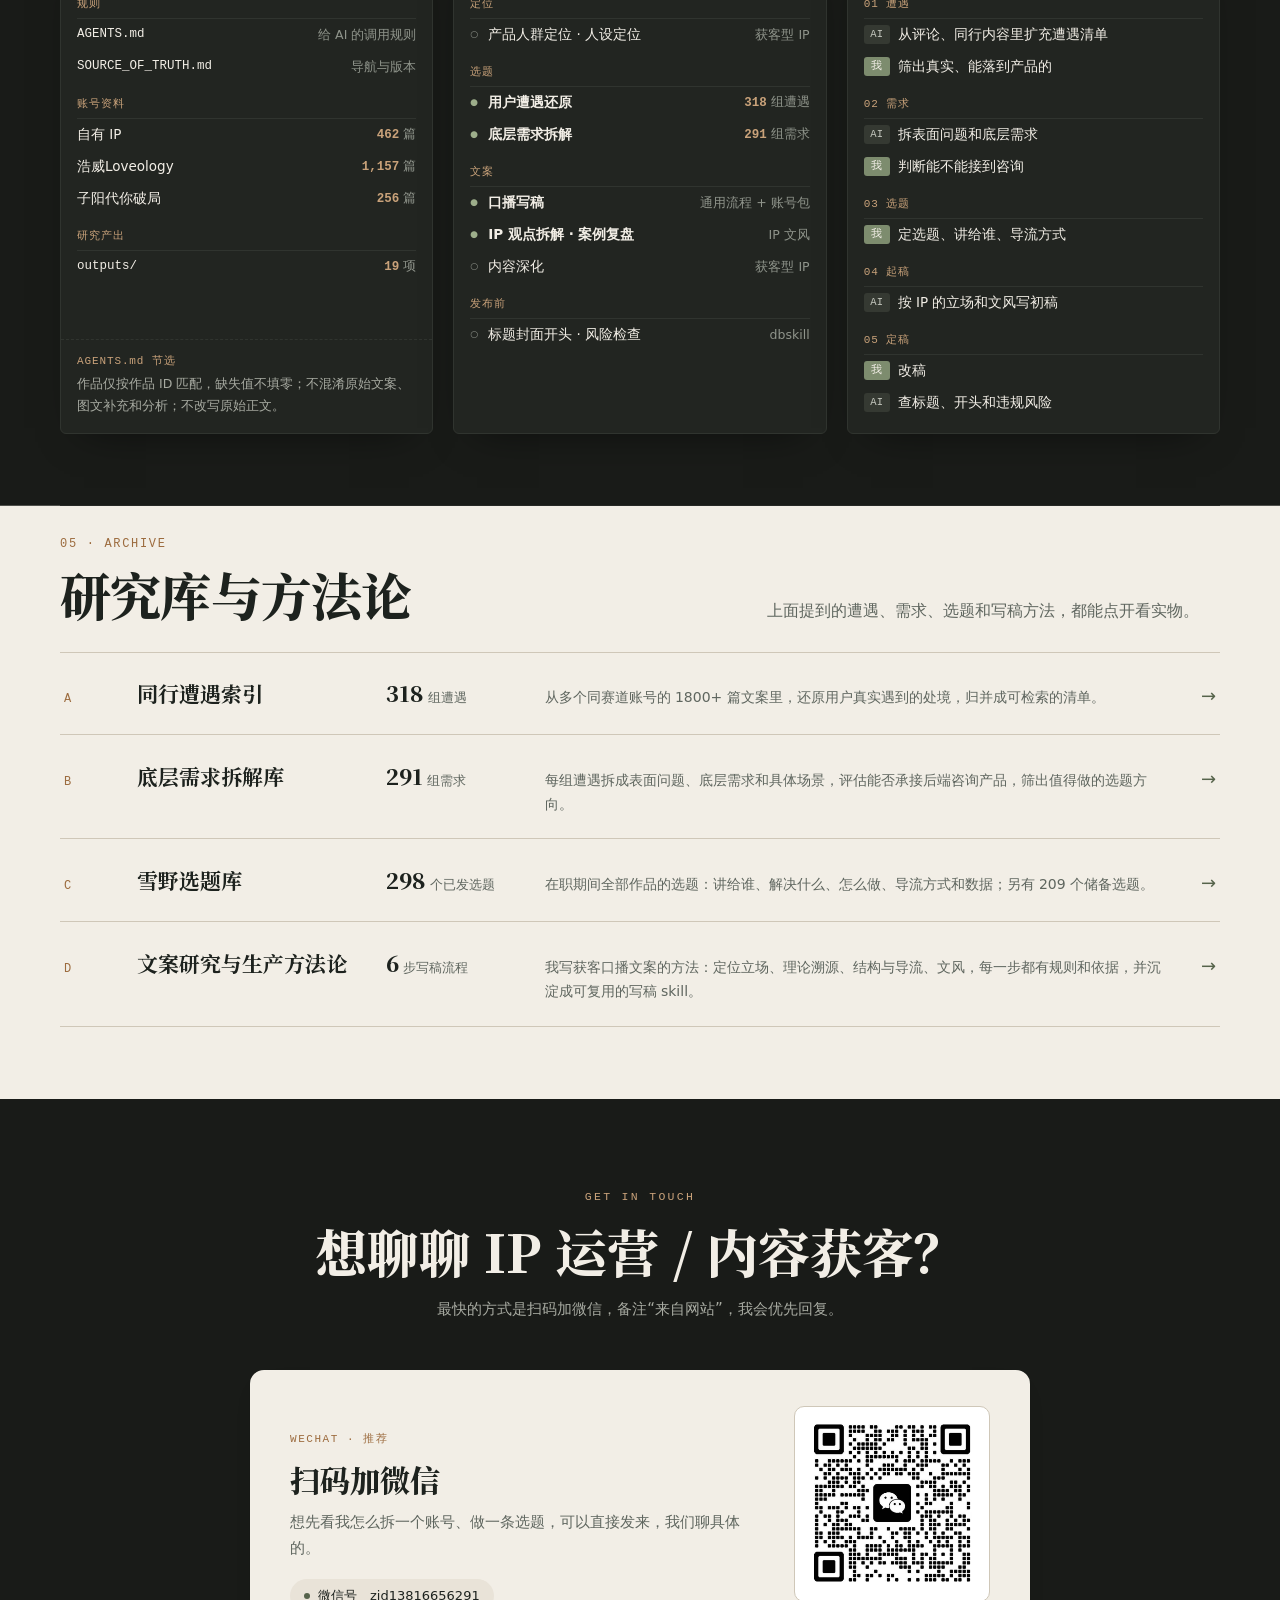
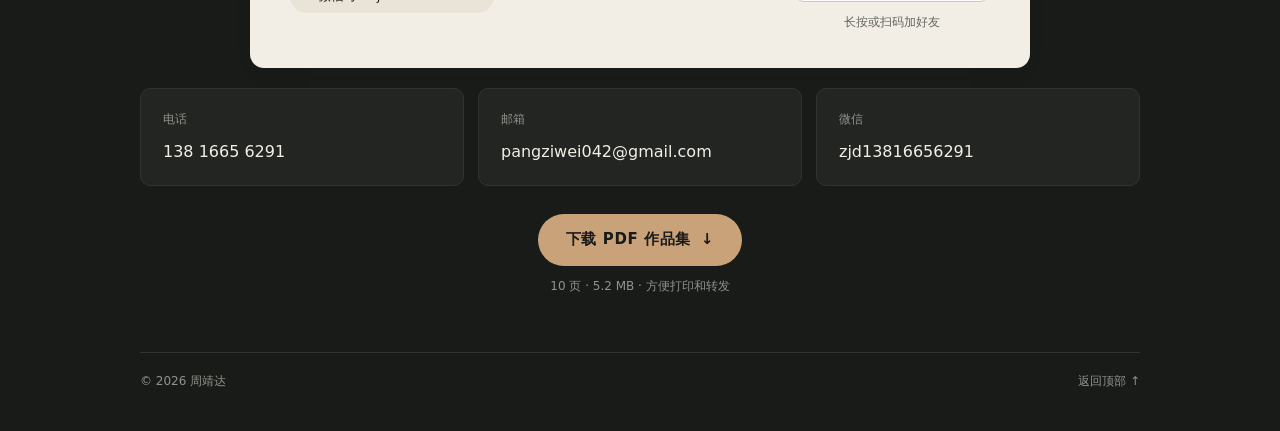
==== commit 29a64f36: "Add PDF portfolio download button Co-Authored-By: Claude Opus 5.5 <noreply@anthropic.com>" ====
--- a/index.html
+++ b/index.html
@@ -320,6 +320,14 @@
 .acc-c .big{font-size:clamp(30px,3vw,40px);margin-top:18px}
 .acc-c dt{font-size:18px}
 .acc-c dd{font-size:12px}
+
+/* 联系区：下载 PDF 作品集 */
+.contact .dl{margin:28px auto 0;max-width:1000px;display:flex;flex-direction:column;align-items:center;gap:10px}
+.dlbtn{display:inline-flex;align-items:center;gap:10px;padding:13px 28px;border-radius:999px;background:#C9A27A;color:#191B18;font-weight:600;font-size:15px;text-decoration:none;letter-spacing:.04em;transition:background .25s,transform .3s}
+.dlbtn i{font-style:normal;display:inline-block;transition:transform .3s}
+.dlbtn:hover{background:#D8B48D;transform:translateY(-2px)}
+.dlbtn:hover i{transform:translateY(2px)}
+.contact .dl span{font-size:12px;color:#8F948B}
 </style>
 </head>
 <body id="top">
@@ -552,6 +560,7 @@
     <a href="mailto:pangziwei042@gmail.com"><span>邮箱</span><b>pangziwei042@gmail.com</b></a>
     <div><span>微信</span><b>zjd13816656291</b></div>
   </div>
+  <div class="dl"><a class="dlbtn" href="assets/zhoujingda-portfolio.pdf" download="周靖达-IP编导作品集.pdf">下载 PDF 作品集<i>↓</i></a><span>10 页 · 5.2 MB · 方便打印和转发</span></div>
   <div class="foot"><span>© 2026 周靖达</span><a href="#top">返回顶部 ↑</a></div>
 </section>
 </body>
